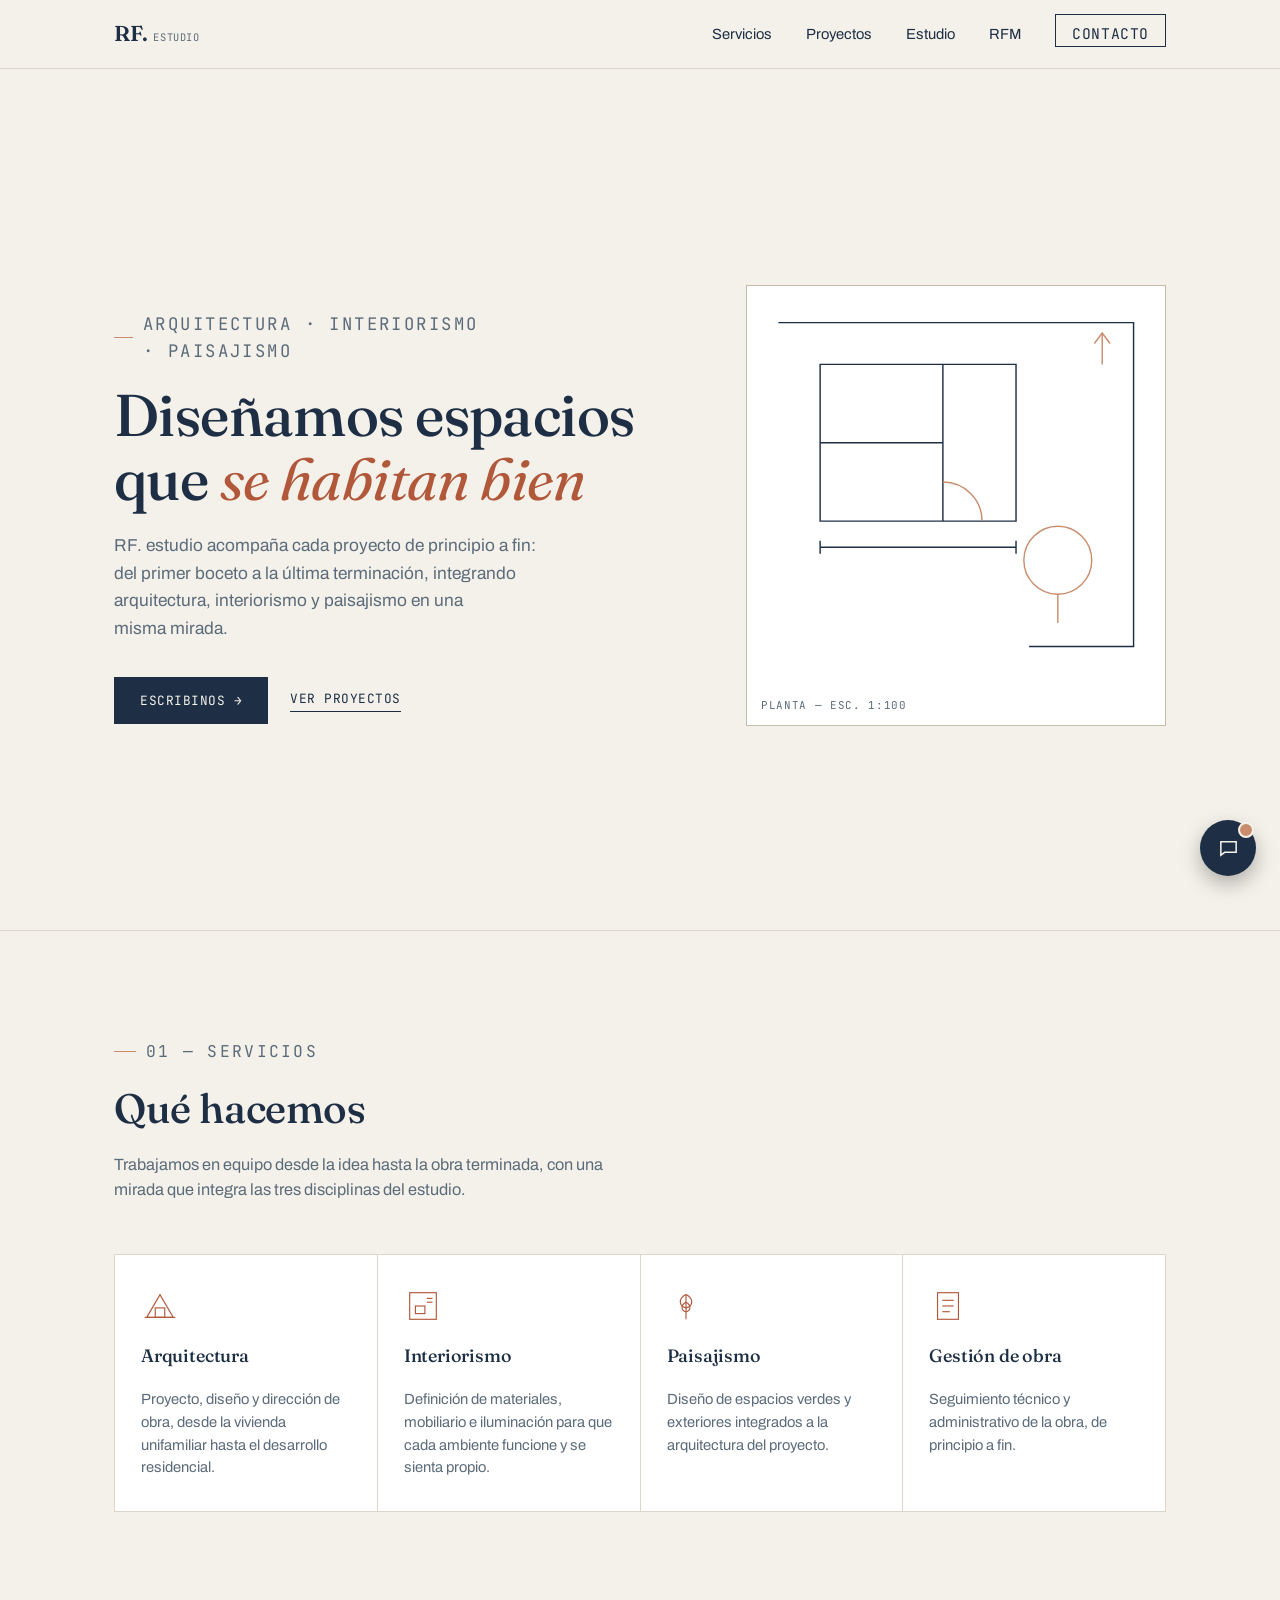
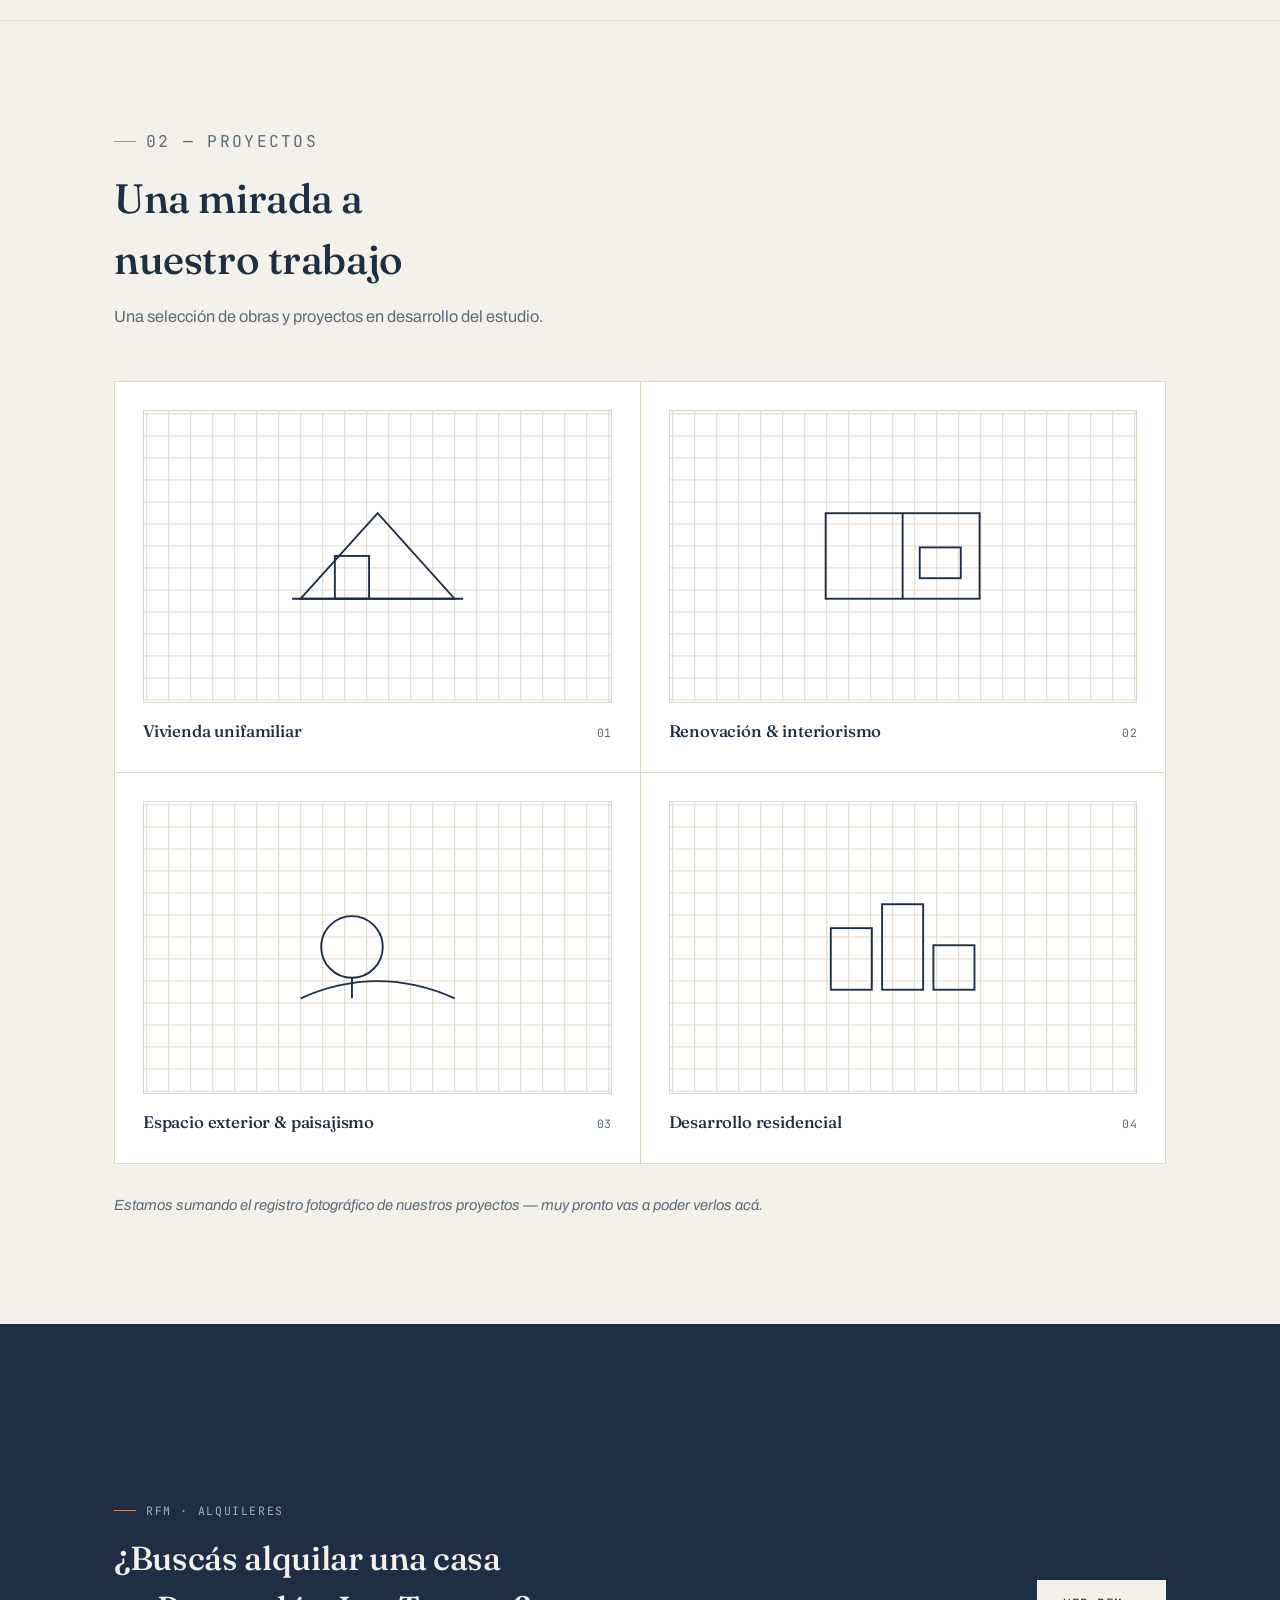
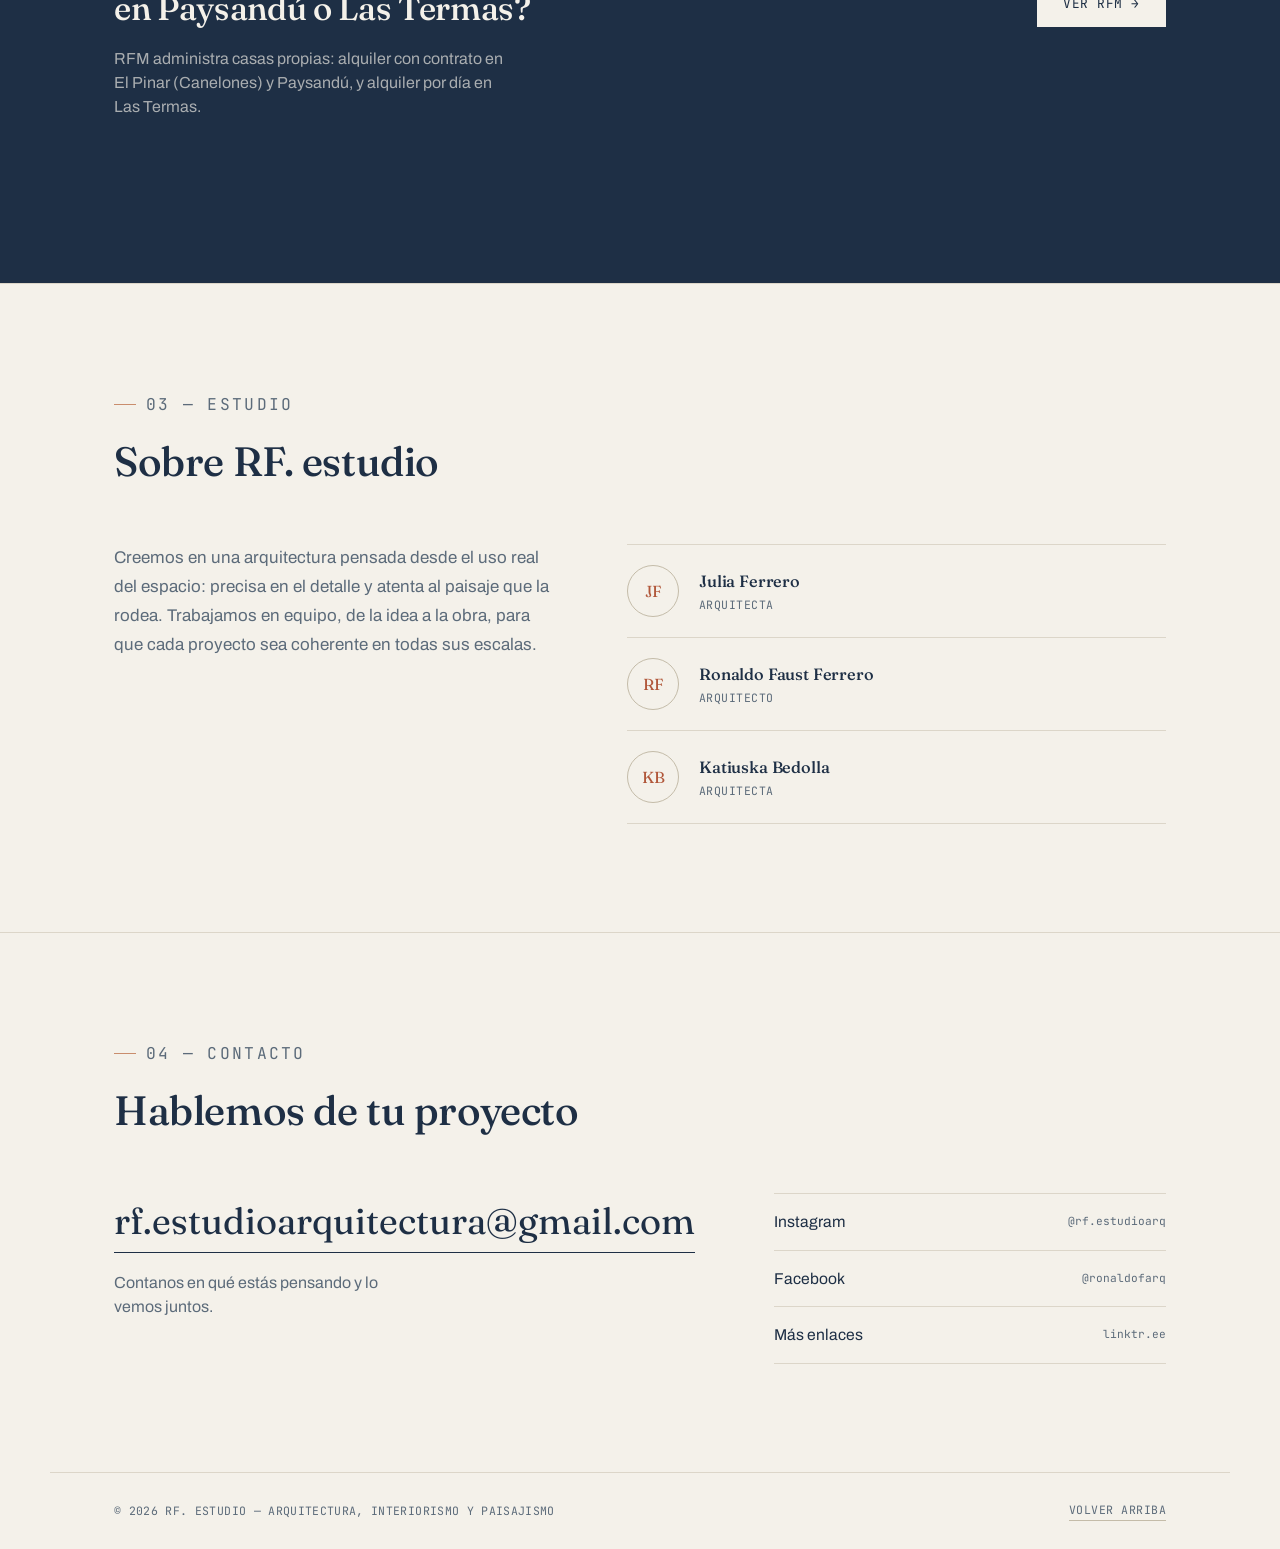
==== index.html @ a76d4f12 "Sitio RF. estudio y RFM: landing, alquileres, mapas y chat de FAQ" ====
<!DOCTYPE html>
<html lang="es">
<head>
<meta charset="UTF-8" />
<meta name="viewport" content="width=device-width, initial-scale=1.0" />
<title>RF. estudio — Arquitectura, interiorismo y paisajismo</title>
<meta name="description" content="RF. estudio: arquitectura, interiorismo y paisajismo. Proyecto, diseño y dirección de obra de principio a fin." />
<link rel="preconnect" href="https://fonts.googleapis.com">
<link rel="preconnect" href="https://fonts.gstatic.com" crossorigin>
<link href="https://fonts.googleapis.com/css2?family=Fraunces:ital,opsz,wght@0,9..144,300;0,9..144,400;0,9..144,500;0,9..144,600;1,9..144,400;1,9..144,500&family=Archivo:wght@400;500;600;700&family=JetBrains+Mono:wght@400;500&display=swap" rel="stylesheet">
<link rel="stylesheet" href="css/style.css">
</head>
<body>

<header>
  <nav class="nav wrap">
    <a href="#inicio" class="logo">RF.<span>ESTUDIO</span></a>
    <input type="checkbox" id="nav-toggle" aria-hidden="true">
    <ul class="nav-links">
      <li><a href="#servicios">Servicios</a></li>
      <li><a href="#proyectos">Proyectos</a></li>
      <li><a href="#estudio">Estudio</a></li>
      <li><a href="rfm.html">RFM</a></li>
      <li><a href="#contacto" class="nav-cta">Contacto</a></li>
    </ul>
    <label class="burger" for="nav-toggle" aria-label="Abrir menú">
      <span></span><span></span><span></span>
    </label>
  </nav>
</header>

<main>

  <!-- ---------- HERO ---------- -->
  <section id="inicio" style="border-top:none;">
    <div class="wrap hero">
      <div>
        <p class="eyebrow">ARQUITECTURA · INTERIORISMO · PAISAJISMO</p>
        <h1>Diseñamos espacios que <em>se habitan bien</em></h1>
        <p>RF. estudio acompaña cada proyecto de principio a fin: del primer boceto a la última terminación, integrando arquitectura, interiorismo y paisajismo en una misma mirada.</p>
        <div class="hero-actions">
          <a class="btn-primary" href="mailto:rf.estudioarquitectura@gmail.com">Escribinos →</a>
          <a class="btn-ghost" href="#proyectos">Ver proyectos</a>
        </div>
      </div>

      <div class="hero-figure">
        <svg viewBox="0 0 320 336" fill="none">
          <!-- site boundary -->
          <rect class="plan-line" x="24" y="28" width="272" height="248" />
          <!-- building footprint -->
          <rect class="plan-line delay" x="56" y="60" width="150" height="120" />
          <!-- interior partition -->
          <line class="plan-line delay" x1="56" y1="120" x2="150" y2="120" />
          <line class="plan-line delay" x1="150" y1="60" x2="150" y2="180" />
          <!-- door swing -->
          <path class="plan-line delay2 soft" d="M150 150 A30 30 0 0 1 180 180" />
          <!-- tree -->
          <circle class="plan-line delay2 soft" cx="238" cy="210" r="26" />
          <line class="plan-line delay2 soft" x1="238" y1="236" x2="238" y2="258" />
          <!-- dimension line -->
          <line class="plan-line delay2" x1="56" y1="200" x2="206" y2="200" />
          <line class="plan-line delay2" x1="56" y1="195" x2="56" y2="205" />
          <line class="plan-line delay2" x1="206" y1="195" x2="206" y2="205" />
          <!-- north arrow -->
          <line class="plan-line delay2 soft" x1="272" y1="60" x2="272" y2="36" />
          <path class="plan-line delay2 soft" d="M266 44 L272 36 L278 44" />
        </svg>
        <span class="tag">PLANTA — ESC. 1:100</span>
      </div>
    </div>
  </section>

  <!-- ---------- SERVICIOS ---------- -->
  <section id="servicios">
    <div class="wrap">
      <div class="section-head reveal">
        <p class="eyebrow">01 — SERVICIOS</p>
        <h2>Qué hacemos</h2>
        <p>Trabajamos en equipo desde la idea hasta la obra terminada, con una mirada que integra las tres disciplinas del estudio.</p>
      </div>

      <div class="services-grid">
        <div class="service-card reveal">
          <svg class="icon" viewBox="0 0 40 40"><path d="M6 32 L20 8 L34 32 Z"/><rect x="15" y="22" width="10" height="10"/><line x1="4" y1="32" x2="36" y2="32"/></svg>
          <h3>Arquitectura</h3>
          <p>Proyecto, diseño y dirección de obra, desde la vivienda unifamiliar hasta el desarrollo residencial.</p>
        </div>
        <div class="service-card reveal">
          <svg class="icon" viewBox="0 0 40 40"><rect x="6" y="6" width="28" height="28"/><rect x="12" y="20" width="10" height="8"/><line x1="24" y1="12" x2="30" y2="12"/><line x1="24" y1="16" x2="30" y2="16"/></svg>
          <h3>Interiorismo</h3>
          <p>Definición de materiales, mobiliario e iluminación para que cada ambiente funcione y se sienta propio.</p>
        </div>
        <div class="service-card reveal">
          <svg class="icon" viewBox="0 0 40 40"><line x1="20" y1="8" x2="20" y2="34"/><path d="M20 8 C12 12 12 20 20 22 C28 20 28 12 20 8 Z"/><path d="M20 16 C14 19 15 25 20 26 C25 25 26 19 20 16 Z"/></svg>
          <h3>Paisajismo</h3>
          <p>Diseño de espacios verdes y exteriores integrados a la arquitectura del proyecto.</p>
        </div>
        <div class="service-card reveal">
          <svg class="icon" viewBox="0 0 40 40"><rect x="9" y="6" width="22" height="28"/><line x1="14" y1="14" x2="26" y2="14"/><line x1="14" y1="20" x2="26" y2="20"/><line x1="14" y1="26" x2="22" y2="26"/></svg>
          <h3>Gestión de obra</h3>
          <p>Seguimiento técnico y administrativo de la obra, de principio a fin.</p>
        </div>
      </div>
    </div>
  </section>

  <!-- ---------- PROYECTOS ---------- -->
  <section id="proyectos">
    <div class="wrap">
      <div class="section-head reveal">
        <p class="eyebrow">02 — PROYECTOS</p>
        <h2>Una mirada a nuestro trabajo</h2>
        <p>Una selección de obras y proyectos en desarrollo del estudio.</p>
      </div>

      <div class="projects-grid">
        <div class="project-card reveal">
          <div class="project-figure">
            <svg viewBox="0 0 120 90"><path d="M15 70 L60 20 L105 70 Z"/><rect x="35" y="45" width="20" height="25"/><line x1="10" y1="70" x2="110" y2="70"/></svg>
          </div>
          <div class="project-meta"><h3>Vivienda unifamiliar</h3><span>01</span></div>
        </div>
        <div class="project-card reveal">
          <div class="project-figure">
            <svg viewBox="0 0 120 90"><rect x="15" y="20" width="90" height="50"/><line x1="60" y1="20" x2="60" y2="70"/><rect x="70" y="40" width="24" height="18"/></svg>
          </div>
          <div class="project-meta"><h3>Renovación &amp; interiorismo</h3><span>02</span></div>
        </div>
        <div class="project-card reveal">
          <div class="project-figure">
            <svg viewBox="0 0 120 90"><circle cx="45" cy="45" r="18"/><line x1="45" y1="63" x2="45" y2="75"/><path d="M15 75 Q60 55 105 75"/></svg>
          </div>
          <div class="project-meta"><h3>Espacio exterior &amp; paisajismo</h3><span>03</span></div>
        </div>
        <div class="project-card reveal">
          <div class="project-figure">
            <svg viewBox="0 0 120 90"><rect x="18" y="34" width="24" height="36"/><rect x="48" y="20" width="24" height="50"/><rect x="78" y="44" width="24" height="26"/></svg>
          </div>
          <div class="project-meta"><h3>Desarrollo residencial</h3><span>04</span></div>
        </div>
      </div>
      <p class="projects-note reveal">Estamos sumando el registro fotográfico de nuestros proyectos — muy pronto vas a poder verlos acá.</p>
    </div>
  </section>

  <!-- ---------- DESARROLLOS (bridge) ---------- -->
  <section id="rfm-bridge" class="bridge-band">
    <div class="wrap bridge-inner">
      <div>
        <p class="eyebrow">RFM · ALQUILERES</p>
        <h2>¿Buscás alquilar una casa en Paysandú o Las Termas?</h2>
        <p>RFM administra casas propias: alquiler con contrato en El Pinar (Canelones) y Paysandú, y alquiler por día en Las Termas.</p>
      </div>
      <a class="btn-primary bridge-btn" href="rfm.html">Ver RFM →</a>
    </div>
  </section>

  <!-- ---------- ESTUDIO ---------- -->
  <section id="estudio">
    <div class="wrap">
      <div class="section-head reveal">
        <p class="eyebrow">03 — ESTUDIO</p>
        <h2>Sobre RF. estudio</h2>
      </div>

      <div class="studio-body">
        <p class="reveal">Creemos en una arquitectura pensada desde el uso real del espacio: precisa en el detalle y atenta al paisaje que la rodea. Trabajamos en equipo, de la idea a la obra, para que cada proyecto sea coherente en todas sus escalas.</p>

        <div class="team-list reveal">
          <div class="team-row">
            <div class="monogram">JF</div>
            <div><h3>Julia Ferrero</h3><span class="role">Arquitecta</span></div>
          </div>
          <div class="team-row">
            <div class="monogram">RF</div>
            <div><h3>Ronaldo Faust Ferrero</h3><span class="role">Arquitecto</span></div>
          </div>
          <div class="team-row">
            <div class="monogram">KB</div>
            <div><h3>Katiuska Bedolla</h3><span class="role">Arquitecta</span></div>
          </div>
        </div>
      </div>
    </div>
  </section>

  <!-- ---------- CONTACTO ---------- -->
  <section id="contacto">
    <div class="wrap">
      <div class="section-head reveal">
        <p class="eyebrow">04 — CONTACTO</p>
        <h2>Hablemos de tu proyecto</h2>
      </div>

      <div class="contact-grid">
        <div class="reveal">
          <a class="contact-email" href="mailto:rf.estudioarquitectura@gmail.com">rf.estudioarquitectura@gmail.com</a>
          <p>Contanos en qué estás pensando y lo vemos juntos.</p>
        </div>

        <div class="social-list reveal">
          <a href="https://www.instagram.com/rf.estudioarq/" target="_blank" rel="noopener">
            <span>Instagram</span><span>@rf.estudioarq</span>
          </a>
          <a href="https://facebook.com/ronaldofarq" target="_blank" rel="noopener">
            <span>Facebook</span><span>@ronaldofarq</span>
          </a>
          <a href="https://linktr.ee/RF.estudio" target="_blank" rel="noopener">
            <span>Más enlaces</span><span>linktr.ee</span>
          </a>
        </div>
      </div>
    </div>
  </section>

</main>

<footer class="wrap">
  <p>© 2026 RF. ESTUDIO — ARQUITECTURA, INTERIORISMO Y PAISAJISMO</p>
  <a class="back-top" href="#inicio">Volver arriba</a>
</footer>

<button id="chat-toggle" class="chat-toggle" type="button" aria-label="Abrir chat de preguntas frecuentes">
  <svg viewBox="0 0 24 24"><path d="M4 5h16v11H8l-4 3z"/></svg>
</button>
<div id="chat-panel" class="chat-panel" role="dialog" aria-label="Chat de preguntas frecuentes">
  <div class="chat-header">
    <div class="chat-header-id">
      <div class="chat-avatar">RF</div>
      <strong>¿En qué te ayudamos?</strong>
    </div>
    <button id="chat-close" class="chat-close" type="button" aria-label="Cerrar chat">✕</button>
  </div>
  <div id="chat-body" class="chat-body">
    <div class="chat-row bot">
      <div class="chat-avatar-sm">RF</div>
      <div class="chat-bubble bot">Elegí una pregunta de abajo y te respondo al toque.</div>
    </div>
  </div>
  <div id="chat-questions" class="chat-questions"></div>
  <div class="chat-footer">
    <a href="mailto:rf.estudioarquitectura@gmail.com">¿Otra consulta? Escribinos por mail →</a>
  </div>
</div>

<script>
  window.CHAT_FAQ = [
    { q: '¿Qué servicios ofrecen?', a: 'Arquitectura, interiorismo, paisajismo y gestión de obra — desde el proyecto hasta la obra terminada.' },
    { q: '¿Cómo los contacto?', a: 'Escribinos a rf.estudioarquitectura@gmail.com o por Instagram @rf.estudioarq.' },
    { q: '¿Puedo ver proyectos anteriores?', a: 'Sí, mirá la sección Proyectos más arriba en esta página.' },
    { q: '¿Hacen desarrollos para alquilar o invertir?', a: 'Sí, esa parte la maneja RFM — mirá el link RFM en el menú.' }
  ];
</script>
<script src="js/script.js"></script>
<script src="js/chat.js"></script>

</body>
</html>
---- css/style.css ----
:root{
  --bg:        #f4f1ea;
  --surface:   #ffffff;
  --ink:       #1e2f45;
  --ink-soft:  #5c6b7a;
  --accent:    #b1573a;
  --accent-soft: #c98d6d;
  --line:      #dcd6c9;
  --line-strong: #c4bca9;

  --font-display: "Fraunces", Georgia, "Times New Roman", serif;
  --font-body: "Archivo", "Segoe UI", system-ui, -apple-system, sans-serif;
  --font-mono: "JetBrains Mono", "Consolas", monospace;

  --edge: clamp(20px, 5vw, 64px);
}

*{ margin:0; padding:0; box-sizing:border-box; }

html{ scroll-behavior:smooth; }
@media (prefers-reduced-motion: reduce){
  html{ scroll-behavior:auto; }
  *{ animation-duration:0.001ms !important; animation-iteration-count:1 !important; transition-duration:0.001ms !important; }
}

body{
  background:var(--bg);
  color:var(--ink);
  font-family:var(--font-body);
  line-height:1.5;
  -webkit-font-smoothing:antialiased;
  overflow-x:hidden;
}

img,svg{ display:block; max-width:100%; }

a{ color:inherit; }

.wrap{
  max-width:1180px;
  margin:0 auto;
  padding-left:var(--edge);
  padding-right:var(--edge);
}

.eyebrow{
  font-family:var(--font-mono);
  font-size:0.72rem;
  letter-spacing:0.14em;
  text-transform:uppercase;
  color:var(--ink-soft);
  display:flex;
  align-items:center;
  gap:10px;
}
.eyebrow::before{
  content:"";
  width:22px;
  height:1px;
  background:var(--accent-soft);
  display:inline-block;
}

h1,h2,h3{
  font-family:var(--font-display);
  font-weight:500;
  letter-spacing:-0.01em;
  text-wrap:balance;
  color:var(--ink);
}

p{ color:var(--ink-soft); text-wrap:pretty; }

/* ---------- nav ---------- */
header{
  position:sticky;
  top:0;
  z-index:50;
  background:color-mix(in srgb, var(--bg) 88%, transparent);
  backdrop-filter:blur(8px);
  border-bottom:1px solid var(--line);
}
.nav{
  display:flex;
  align-items:center;
  justify-content:space-between;
  padding-top:18px;
  padding-bottom:18px;
}
.logo{
  font-family:var(--font-display);
  font-size:1.35rem;
  font-weight:600;
  letter-spacing:-0.01em;
  text-decoration:none;
  display:flex;
  align-items:baseline;
  gap:6px;
}
.logo span{
  font-family:var(--font-mono);
  font-size:0.65rem;
  color:var(--ink-soft);
  font-weight:400;
  letter-spacing:0.06em;
}
.nav-links{
  display:flex;
  align-items:center;
  gap:clamp(18px, 3vw, 34px);
  list-style:none;
}
.nav-links a{
  text-decoration:none;
  font-size:0.92rem;
  color:var(--ink);
  position:relative;
  padding-bottom:3px;
}
.nav-links a::after{
  content:"";
  position:absolute;
  left:0; right:100%;
  bottom:0;
  height:1px;
  background:var(--accent);
  transition:right 0.25s ease;
}
.nav-links a:hover::after,
.nav-links a:focus-visible::after{ right:0; }
.nav-cta{
  font-family:var(--font-mono);
  font-size:0.75rem;
  letter-spacing:0.04em;
  text-transform:uppercase;
  border:1px solid var(--ink);
  padding:9px 16px;
  text-decoration:none;
  transition:background 0.2s ease, color 0.2s ease;
}
.nav-cta:hover{ background:var(--ink); color:var(--bg); }

#nav-toggle{ display:none; }
.burger{ display:none; }

/* ---------- hero ---------- */
.hero{
  padding-top:clamp(56px, 9vw, 108px);
  padding-bottom:clamp(56px, 8vw, 96px);
  display:grid;
  grid-template-columns:1.15fr 0.85fr;
  gap:clamp(32px, 5vw, 64px);
  align-items:center;
}
.hero h1{
  font-size:clamp(2.3rem, 4.6vw, 3.7rem);
  line-height:1.08;
  margin-top:18px;
}
.hero h1 em{
  font-style:italic;
  color:var(--accent);
  font-weight:400;
}
.hero p{
  margin-top:22px;
  font-size:1.08rem;
  max-width:46ch;
  line-height:1.6;
}
.hero-actions{
  margin-top:34px;
  display:flex;
  align-items:center;
  gap:22px;
  flex-wrap:wrap;
}
.btn-primary{
  font-family:var(--font-mono);
  font-size:0.8rem;
  letter-spacing:0.04em;
  text-transform:uppercase;
  text-decoration:none;
  background:var(--ink);
  color:var(--bg);
  padding:14px 26px;
  display:inline-flex;
  align-items:center;
  gap:10px;
  transition:background 0.2s ease, transform 0.2s ease;
}
.btn-primary:hover{ background:var(--accent); transform:translateY(-1px); }
.btn-ghost{
  font-family:var(--font-mono);
  font-size:0.8rem;
  letter-spacing:0.04em;
  text-transform:uppercase;
  text-decoration:none;
  color:var(--ink);
  border-bottom:1px solid var(--ink);
  padding-bottom:3px;
}

.hero-figure{
  position:relative;
  aspect-ratio:1/1.05;
  border:1px solid var(--line-strong);
  background:var(--surface);
}
.hero-figure svg{ width:100%; height:100%; }
.hero-figure .tag{
  position:absolute;
  left:14px; bottom:12px;
  font-family:var(--font-mono);
  font-size:0.68rem;
  color:var(--ink-soft);
  letter-spacing:0.06em;
}

.plan-line{
  stroke:var(--ink);
  stroke-width:1.1;
  fill:none;
  stroke-dasharray:600;
  stroke-dashoffset:600;
  animation:draw 1.8s ease forwards;
}
.plan-line.soft{ stroke:var(--accent-soft); }
.plan-line.delay{ animation-delay:0.35s; }
.plan-line.delay2{ animation-delay:0.65s; }
@keyframes draw{ to{ stroke-dashoffset:0; } }
@media (prefers-reduced-motion: reduce){
  .plan-line{ stroke-dashoffset:0; animation:none; }
}

/* ---------- sections ---------- */
section{ padding-top:clamp(64px, 9vw, 108px); padding-bottom:clamp(64px, 9vw, 108px); border-top:1px solid var(--line); }
.section-head{ display:flex; flex-direction:column; gap:14px; max-width:60ch; }
.section-head h2{ font-size:clamp(1.9rem, 3.2vw, 2.6rem); }
.section-head p{ font-size:1.02rem; }

.reveal{ opacity:0; transform:translateY(16px); transition:opacity 0.6s ease, transform 0.6s ease; }
.reveal.in{ opacity:1; transform:none; }

/* ---------- servicios ---------- */
.services-grid{
  margin-top:52px;
  display:grid;
  grid-template-columns:repeat(4, 1fr);
  gap:1px;
  background:var(--line);
  border:1px solid var(--line);
}
.service-card{
  background:var(--surface);
  padding:32px 26px;
  display:flex;
  flex-direction:column;
  gap:18px;
}
.service-card .icon{ width:38px; height:38px; }
.service-card .icon path,
.service-card .icon line,
.service-card .icon circle,
.service-card .icon rect{
  stroke:var(--accent);
  stroke-width:1.2;
  fill:none;
}
.service-card h3{ font-size:1.12rem; font-weight:500; }
.service-card p{ font-size:0.92rem; line-height:1.55; }

/* ---------- proyectos ---------- */
.projects-grid{
  margin-top:52px;
  display:grid;
  grid-template-columns:repeat(2, 1fr);
  gap:1px;
  background:var(--line);
  border:1px solid var(--line);
}
.project-card{
  background:var(--surface);
  padding:28px;
}
.project-figure{
  aspect-ratio:16/10;
  border:1px solid var(--line);
  display:flex;
  align-items:center;
  justify-content:center;
  background:
    linear-gradient(var(--line) 1px, transparent 1px),
    linear-gradient(90deg, var(--line) 1px, transparent 1px);
  background-size:22px 22px;
  background-position:center;
}
.project-figure svg{ width:44%; }
.project-figure svg path, .project-figure svg line, .project-figure svg circle, .project-figure svg rect{
  stroke:var(--ink);
  stroke-width:1.1;
  fill:none;
}
.project-meta{
  margin-top:16px;
  display:flex;
  align-items:baseline;
  justify-content:space-between;
  gap:12px;
}
.project-meta h3{ font-size:1.05rem; font-weight:500; }
.project-meta span{
  font-family:var(--font-mono);
  font-size:0.72rem;
  color:var(--ink-soft);
  letter-spacing:0.04em;
}
.projects-note{
  margin-top:30px;
  font-size:0.92rem;
  font-style:italic;
  color:var(--ink-soft);
}

/* ---------- bridge band (cross-link a otra página) ---------- */
.bridge-band{
  border-top:none;
  background:var(--ink);
}
.bridge-inner{
  padding-top:56px;
  padding-bottom:56px;
  display:flex;
  align-items:center;
  justify-content:space-between;
  gap:40px;
  flex-wrap:wrap;
}
.bridge-band .eyebrow{ color:var(--accent-soft); }
.bridge-band .eyebrow::before{ background:var(--accent-soft); }
.bridge-band h2{
  color:var(--bg);
  font-size:clamp(1.5rem, 2.6vw, 2.1rem);
  max-width:22ch;
  margin-top:14px;
}
.bridge-band > .wrap > div > p{
  color:color-mix(in srgb, var(--bg) 65%, transparent);
  margin-top:14px;
  max-width:44ch;
}
.bridge-btn{
  background:var(--bg);
  color:var(--ink);
  flex-shrink:0;
}
.bridge-btn:hover{ background:var(--accent-soft); color:var(--ink); }

/* ---------- casas: mapa ---------- */
.map-grid{
  margin-top:40px;
  display:grid;
  grid-template-columns:repeat(3, 1fr);
  gap:24px;
}
.map-cell-title{
  font-size:0.95rem;
  font-weight:500;
  margin-bottom:10px;
}
.map-frame{
  height:280px;
  border:1px solid var(--line);
  background:var(--surface);
  filter:grayscale(0.2) contrast(1.05) brightness(1.02);
}
.map-legend{
  margin-top:16px;
  display:flex;
  gap:24px;
  flex-wrap:wrap;
}
.map-legend span{
  display:inline-flex;
  align-items:center;
  gap:8px;
  font-family:var(--font-mono);
  font-size:0.72rem;
  letter-spacing:0.04em;
  text-transform:uppercase;
  color:var(--ink-soft);
}
.map-legend i{
  width:9px;
  height:9px;
  border-radius:50%;
  display:inline-block;
}
.rfm-pin span{
  display:block;
  width:14px;
  height:14px;
  border-radius:50%;
  border:2px solid #fff;
  box-shadow:0 1px 4px rgba(0,0,0,0.4);
}
.leaflet-popup-content{
  font-family:var(--font-body);
  font-size:0.85rem;
  color:var(--ink);
}
.leaflet-popup-content strong{
  font-family:var(--font-display);
  font-size:0.95rem;
}
.pin-popup{ width:170px; }
.pin-popup img,
.pin-photo-empty{
  width:100%;
  height:100px;
  margin-bottom:8px;
  border:1px solid var(--line);
}
.pin-popup img{ object-fit:cover; display:block; }
.pin-photo-empty{
  display:flex;
  align-items:center;
  justify-content:center;
  background:var(--bg);
  font-family:var(--font-mono);
  font-size:0.62rem;
  text-transform:uppercase;
  letter-spacing:0.04em;
  color:var(--ink-soft);
  text-align:center;
}

/* ---------- casas: grupos por ubicación ---------- */
.dev-group{ margin-top:52px; }
.dev-group-head{
  display:flex;
  align-items:baseline;
  justify-content:space-between;
  gap:16px;
  padding-bottom:14px;
  margin-bottom:24px;
  border-bottom:1px solid var(--line);
}
.dev-group-head h3{ font-size:1.3rem; font-weight:500; }
.dev-group-tag{
  font-family:var(--font-mono);
  font-size:0.72rem;
  letter-spacing:0.04em;
  text-transform:uppercase;
  color:var(--ink-soft);
  white-space:nowrap;
}

.dev-summary{
  margin-top:52px;
  display:flex;
  align-items:center;
  justify-content:space-between;
  gap:24px;
  flex-wrap:wrap;
  padding:30px 32px;
  background:var(--surface);
  border:1px solid var(--line);
}
.dev-summary h3{ font-size:1.1rem; font-weight:500; }
.dev-summary p{ margin-top:6px; font-size:0.92rem; max-width:44ch; }

/* ---------- casas: grid de tarjetas ---------- */
.dev-grid{
  display:grid;
  grid-template-columns:repeat(4, 1fr);
  gap:1px;
  background:var(--line);
  border:1px solid var(--line);
}
.dev-card{
  background:var(--surface);
  padding:26px 24px;
  display:flex;
  flex-direction:column;
  gap:12px;
}
.dev-card h3{ font-size:1.05rem; font-weight:500; }
.dev-location{ font-size:0.88rem; color:var(--ink-soft); }
.dev-specs{
  list-style:none;
  display:flex;
  flex-direction:column;
  gap:6px;
  font-family:var(--font-mono);
  font-size:0.75rem;
  color:var(--ink-soft);
  padding:12px 0;
  border-top:1px solid var(--line);
  border-bottom:1px solid var(--line);
}
.dev-card p{ font-size:0.92rem; line-height:1.55; }
.dev-card .btn-ghost{ align-self:flex-start; margin-top:2px; }

/* ---------- desarrollos: por qué RF. (features) ---------- */
.features-grid{
  margin-top:52px;
  display:grid;
  grid-template-columns:repeat(3, 1fr);
  gap:1px;
  background:var(--line);
  border:1px solid var(--line);
}

/* ---------- nav: volver al estudio ---------- */
.nav-back{
  font-family:var(--font-mono) !important;
  font-size:0.75rem !important;
  letter-spacing:0.04em;
  color:var(--ink-soft) !important;
}

/* ---------- estudio ---------- */
.studio-body{
  margin-top:52px;
  display:grid;
  grid-template-columns:0.9fr 1.1fr;
  gap:clamp(32px, 6vw, 72px);
  align-items:start;
}
.studio-body > p{ font-size:1.06rem; line-height:1.7; max-width:44ch; }

.team-list{
  display:flex;
  flex-direction:column;
  gap:0;
}
.team-row{
  display:flex;
  align-items:center;
  gap:20px;
  padding:20px 0;
  border-top:1px solid var(--line);
}
.team-row:last-child{ border-bottom:1px solid var(--line); }
.monogram{
  width:52px; height:52px;
  border:1px solid var(--line-strong);
  border-radius:50%;
  display:flex;
  align-items:center;
  justify-content:center;
  font-family:var(--font-display);
  font-size:1rem;
  color:var(--accent);
  flex-shrink:0;
}
.team-row h3{ font-size:1.02rem; font-weight:500; }
.team-row .role{
  font-family:var(--font-mono);
  font-size:0.72rem;
  letter-spacing:0.04em;
  text-transform:uppercase;
  color:var(--ink-soft);
  margin-top:3px;
  display:block;
}

/* ---------- contacto ---------- */
.contact-grid{
  margin-top:52px;
  display:grid;
  grid-template-columns:1.2fr 0.8fr;
  gap:clamp(32px, 6vw, 72px);
  align-items:start;
}
.contact-email{
  font-family:var(--font-display);
  font-size:clamp(1.6rem, 3.4vw, 2.3rem);
  text-decoration:none;
  color:var(--ink);
  display:inline-block;
  border-bottom:1px solid var(--ink);
  padding-bottom:4px;
  transition:color 0.2s ease, border-color 0.2s ease;
}
.contact-email:hover{ color:var(--accent); border-color:var(--accent); }
.contact-grid > div > p{ margin-top:18px; font-size:1rem; max-width:40ch; }

.social-list{
  display:flex;
  flex-direction:column;
  gap:0;
}
.social-list a{
  display:flex;
  align-items:center;
  justify-content:space-between;
  text-decoration:none;
  padding:16px 0;
  border-top:1px solid var(--line);
  font-size:0.98rem;
  color:var(--ink);
  transition:padding-left 0.2s ease, color 0.2s ease;
}
.social-list a:last-child{ border-bottom:1px solid var(--line); }
.social-list a span:last-child{
  font-family:var(--font-mono);
  font-size:0.7rem;
  color:var(--ink-soft);
}
.social-list a:hover{ padding-left:8px; color:var(--accent); }

/* ---------- footer ---------- */
footer{
  border-top:1px solid var(--line);
  padding-top:28px;
  padding-bottom:28px;
  display:flex;
  align-items:center;
  justify-content:space-between;
  gap:16px;
  flex-wrap:wrap;
}
footer p{
  font-family:var(--font-mono);
  font-size:0.72rem;
  letter-spacing:0.03em;
  color:var(--ink-soft);
}
.back-top{
  font-family:var(--font-mono);
  font-size:0.72rem;
  text-transform:uppercase;
  letter-spacing:0.04em;
  text-decoration:none;
  color:var(--ink-soft);
  border-bottom:1px solid var(--line-strong);
  padding-bottom:2px;
}

/* ---------- chat de preguntas frecuentes ---------- */
.chat-toggle{
  position:fixed;
  right:24px;
  bottom:24px;
  width:56px;
  height:56px;
  border-radius:50%;
  border:none;
  background:var(--ink);
  color:var(--bg);
  display:flex;
  align-items:center;
  justify-content:center;
  cursor:pointer;
  box-shadow:0 8px 20px rgba(0,0,0,0.28);
  z-index:80;
  transition:background 0.2s ease, transform 0.2s ease;
}
.chat-toggle:hover{ background:var(--accent); transform:translateY(-2px); }
.chat-toggle svg{ width:23px; height:23px; stroke:currentColor; stroke-width:1.6; fill:none; }
.chat-toggle::after{
  content:"";
  position:absolute;
  top:2px;
  right:2px;
  width:12px;
  height:12px;
  border-radius:50%;
  background:var(--accent-soft);
  border:2px solid var(--bg);
}
.chat-toggle.seen::after{ display:none; }

.chat-panel{
  position:fixed;
  right:24px;
  bottom:92px;
  width:320px;
  max-width:calc(100vw - 48px);
  max-height:min(560px, calc(100vh - 140px));
  background:var(--surface);
  border:1px solid var(--line);
  border-radius:16px;
  overflow:hidden;
  box-shadow:0 24px 60px rgba(0,0,0,0.22);
  display:flex;
  flex-direction:column;
  z-index:80;
  opacity:0;
  transform:translateY(14px) scale(0.98);
  pointer-events:none;
  transition:opacity 0.22s ease, transform 0.22s ease;
}
.chat-panel.open{ opacity:1; transform:none; pointer-events:auto; }

.chat-header{
  display:flex;
  align-items:center;
  justify-content:space-between;
  gap:12px;
  padding:14px 16px;
  background:var(--ink);
  color:var(--bg);
}
.chat-header-id{ display:flex; align-items:center; gap:10px; }
.chat-header strong{ font-family:var(--font-display); font-size:1rem; font-weight:500; }
.chat-avatar{
  width:32px;
  height:32px;
  border-radius:50%;
  background:var(--accent);
  color:#fff;
  display:flex;
  align-items:center;
  justify-content:center;
  font-family:var(--font-display);
  font-size:0.8rem;
  flex-shrink:0;
}
.chat-close{
  background:none;
  border:none;
  color:var(--bg);
  cursor:pointer;
  font-size:1rem;
  line-height:1;
  width:26px;
  height:26px;
  border-radius:50%;
  display:flex;
  align-items:center;
  justify-content:center;
  transition:background 0.2s ease;
  flex-shrink:0;
}
.chat-close:hover{ background:rgba(255,255,255,0.15); }

.chat-body{
  flex:1;
  min-height:90px;
  overflow-y:auto;
  padding:18px 16px;
  display:flex;
  flex-direction:column;
  gap:12px;
  background:var(--bg);
}
.chat-row{ display:flex; align-items:flex-end; gap:8px; animation:chatIn 0.25s ease; }
.chat-row.user{ justify-content:flex-end; }
@keyframes chatIn{ from{ opacity:0; transform:translateY(6px); } to{ opacity:1; transform:none; } }

.chat-avatar-sm{
  width:22px;
  height:22px;
  border-radius:50%;
  background:var(--accent-soft);
  color:var(--ink);
  font-family:var(--font-display);
  font-size:0.62rem;
  display:flex;
  align-items:center;
  justify-content:center;
  flex-shrink:0;
}

.chat-bubble{
  max-width:78%;
  padding:10px 13px;
  font-size:0.85rem;
  line-height:1.5;
}
.chat-bubble.bot{
  background:var(--surface);
  border:1px solid var(--line);
  color:var(--ink);
  border-radius:3px 14px 14px 14px;
}
.chat-bubble.user{
  background:var(--ink);
  color:var(--bg);
  border-radius:14px 3px 14px 14px;
}

.chat-typing{
  background:var(--surface);
  border:1px solid var(--line);
  border-radius:3px 14px 14px 14px;
  padding:12px 14px;
  display:flex;
  gap:4px;
}
.chat-typing span{
  width:5px;
  height:5px;
  border-radius:50%;
  background:var(--ink-soft);
  opacity:0.5;
  animation:chatTyping 1.1s infinite ease-in-out;
}
.chat-typing span:nth-child(2){ animation-delay:0.15s; }
.chat-typing span:nth-child(3){ animation-delay:0.3s; }
@keyframes chatTyping{
  0%, 60%, 100%{ transform:translateY(0); opacity:0.5; }
  30%{ transform:translateY(-3px); opacity:1; }
}

.chat-questions{
  display:flex;
  flex-wrap:wrap;
  gap:8px;
  padding:16px;
  border-top:1px solid var(--line);
  background:var(--surface);
  max-height:190px;
  overflow-y:auto;
  flex-shrink:0;
}
.chat-q-btn{
  text-align:left;
  font-family:var(--font-body);
  font-size:0.78rem;
  padding:8px 14px;
  border-radius:999px;
  border:1px solid var(--line-strong);
  background:var(--surface);
  color:var(--ink);
  cursor:pointer;
  transition:border-color 0.2s ease, color 0.2s ease, background 0.2s ease;
}
.chat-q-btn:hover{ border-color:var(--accent); color:var(--accent); background:var(--bg); }

.chat-footer{ padding:12px 16px; border-top:1px solid var(--line); background:var(--surface); }
.chat-footer a{
  font-family:var(--font-mono);
  font-size:0.72rem;
  text-transform:uppercase;
  letter-spacing:0.04em;
  color:var(--ink-soft);
  text-decoration:none;
}
.chat-footer a:hover{ color:var(--accent); }

@media (max-width:480px){
  .chat-panel{ right:16px; bottom:84px; }
  .chat-toggle{ right:16px; bottom:16px; }
}

/* ---------- responsive ---------- */
@media (max-width:920px){
  .hero{ grid-template-columns:1fr; }
  .hero-figure{ order:-1; max-width:340px; margin:0 auto; }
  .services-grid{ grid-template-columns:repeat(2, 1fr); }
  .projects-grid{ grid-template-columns:1fr; }
  .studio-body{ grid-template-columns:1fr; }
  .contact-grid{ grid-template-columns:1fr; }
  .dev-grid{ grid-template-columns:1fr; }
  .features-grid{ grid-template-columns:1fr; }
  .bridge-inner{ flex-direction:column; align-items:flex-start; }
  .map-grid{ grid-template-columns:1fr; }
  .map-frame{ height:280px; }
}

@media (max-width:720px){
  .nav-links{
    position:fixed;
    top:60px; left:0; right:0;
    background:var(--bg);
    border-bottom:1px solid var(--line);
    flex-direction:column;
    align-items:flex-start;
    gap:0;
    padding:8px var(--edge) 18px;
    transform:translateY(-8px);
    opacity:0;
    pointer-events:none;
    transition:opacity 0.2s ease, transform 0.2s ease;
  }
  .nav-links li{ width:100%; padding:12px 0; border-bottom:1px solid var(--line); }
  .nav-links li:last-child{ border-bottom:none; padding-top:18px; }
  #nav-toggle:checked ~ .nav-links{
    opacity:1; transform:none; pointer-events:auto;
  }
  .burger{
    display:flex;
    flex-direction:column;
    gap:5px;
    cursor:pointer;
    width:24px;
  }
  .burger span{ height:1px; background:var(--ink); width:100%; }
}

@media (max-width:560px){
  .services-grid{ grid-template-columns:1fr; }
}
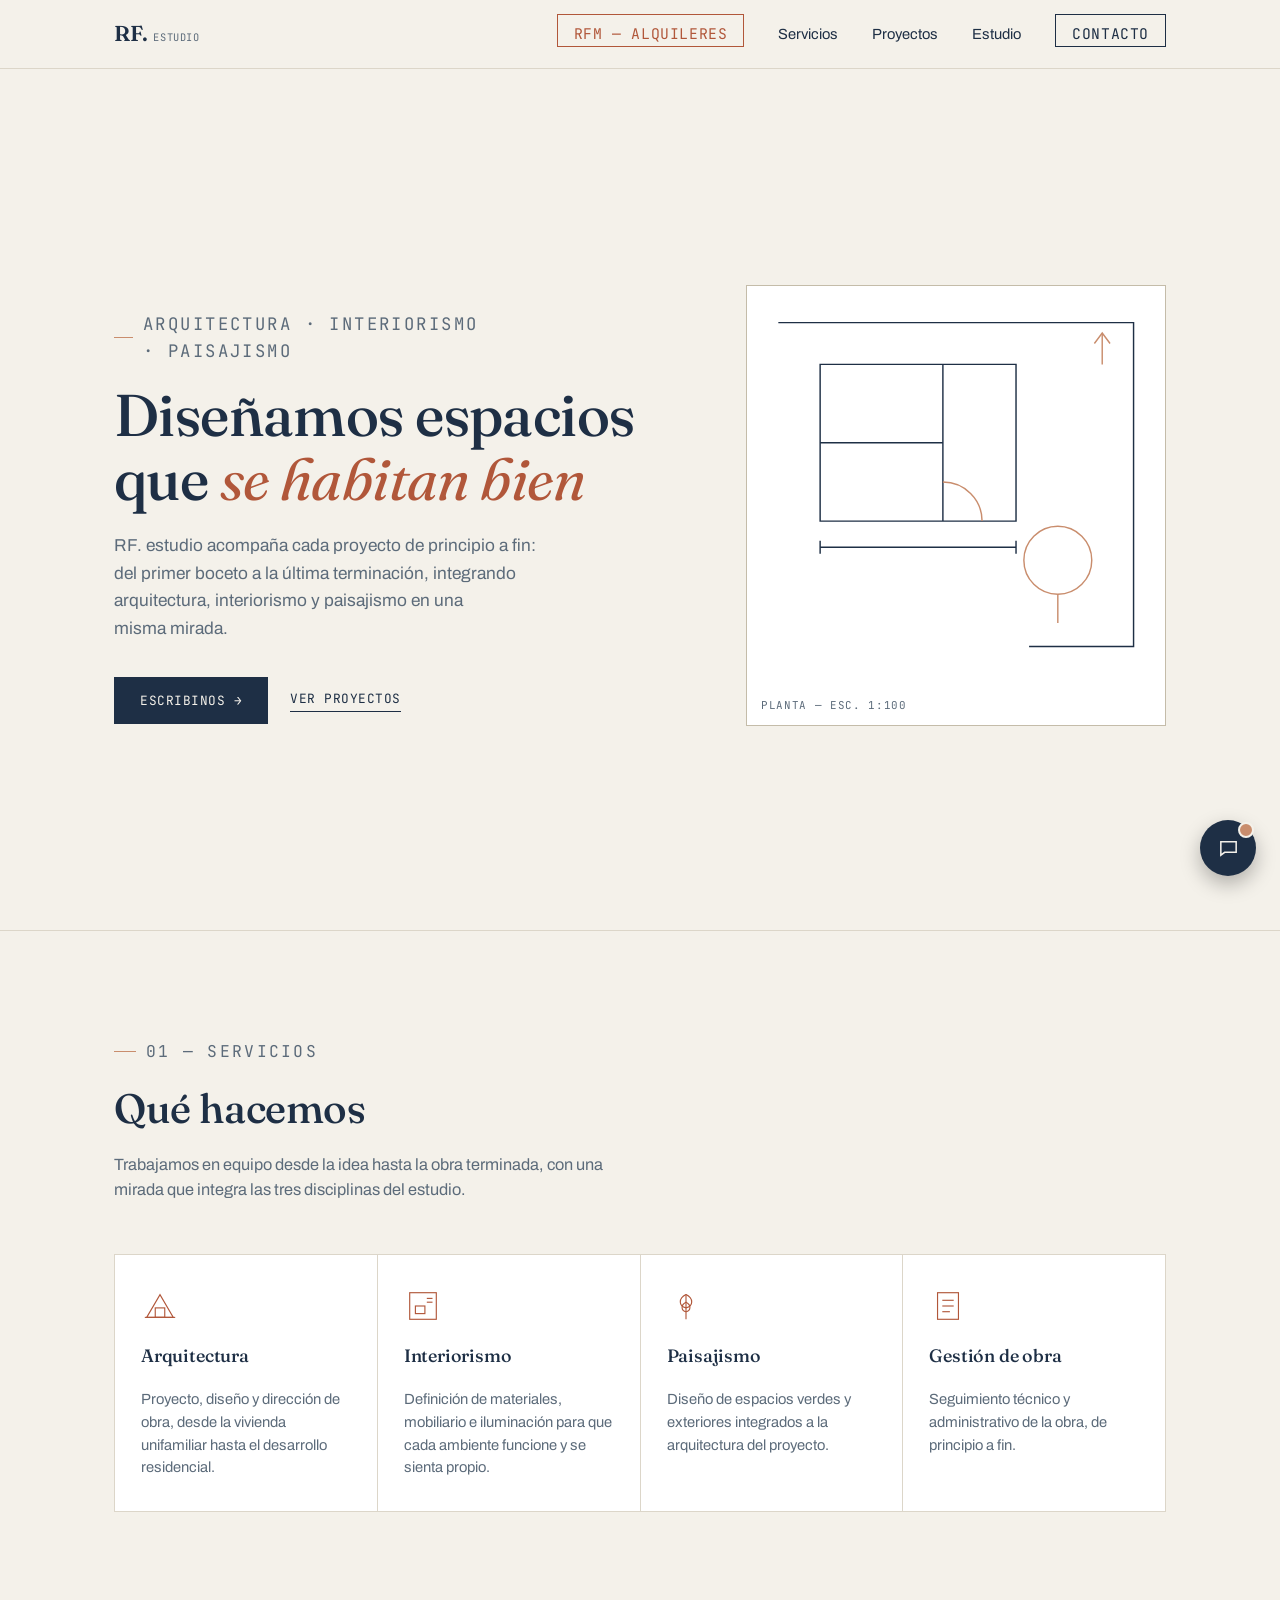
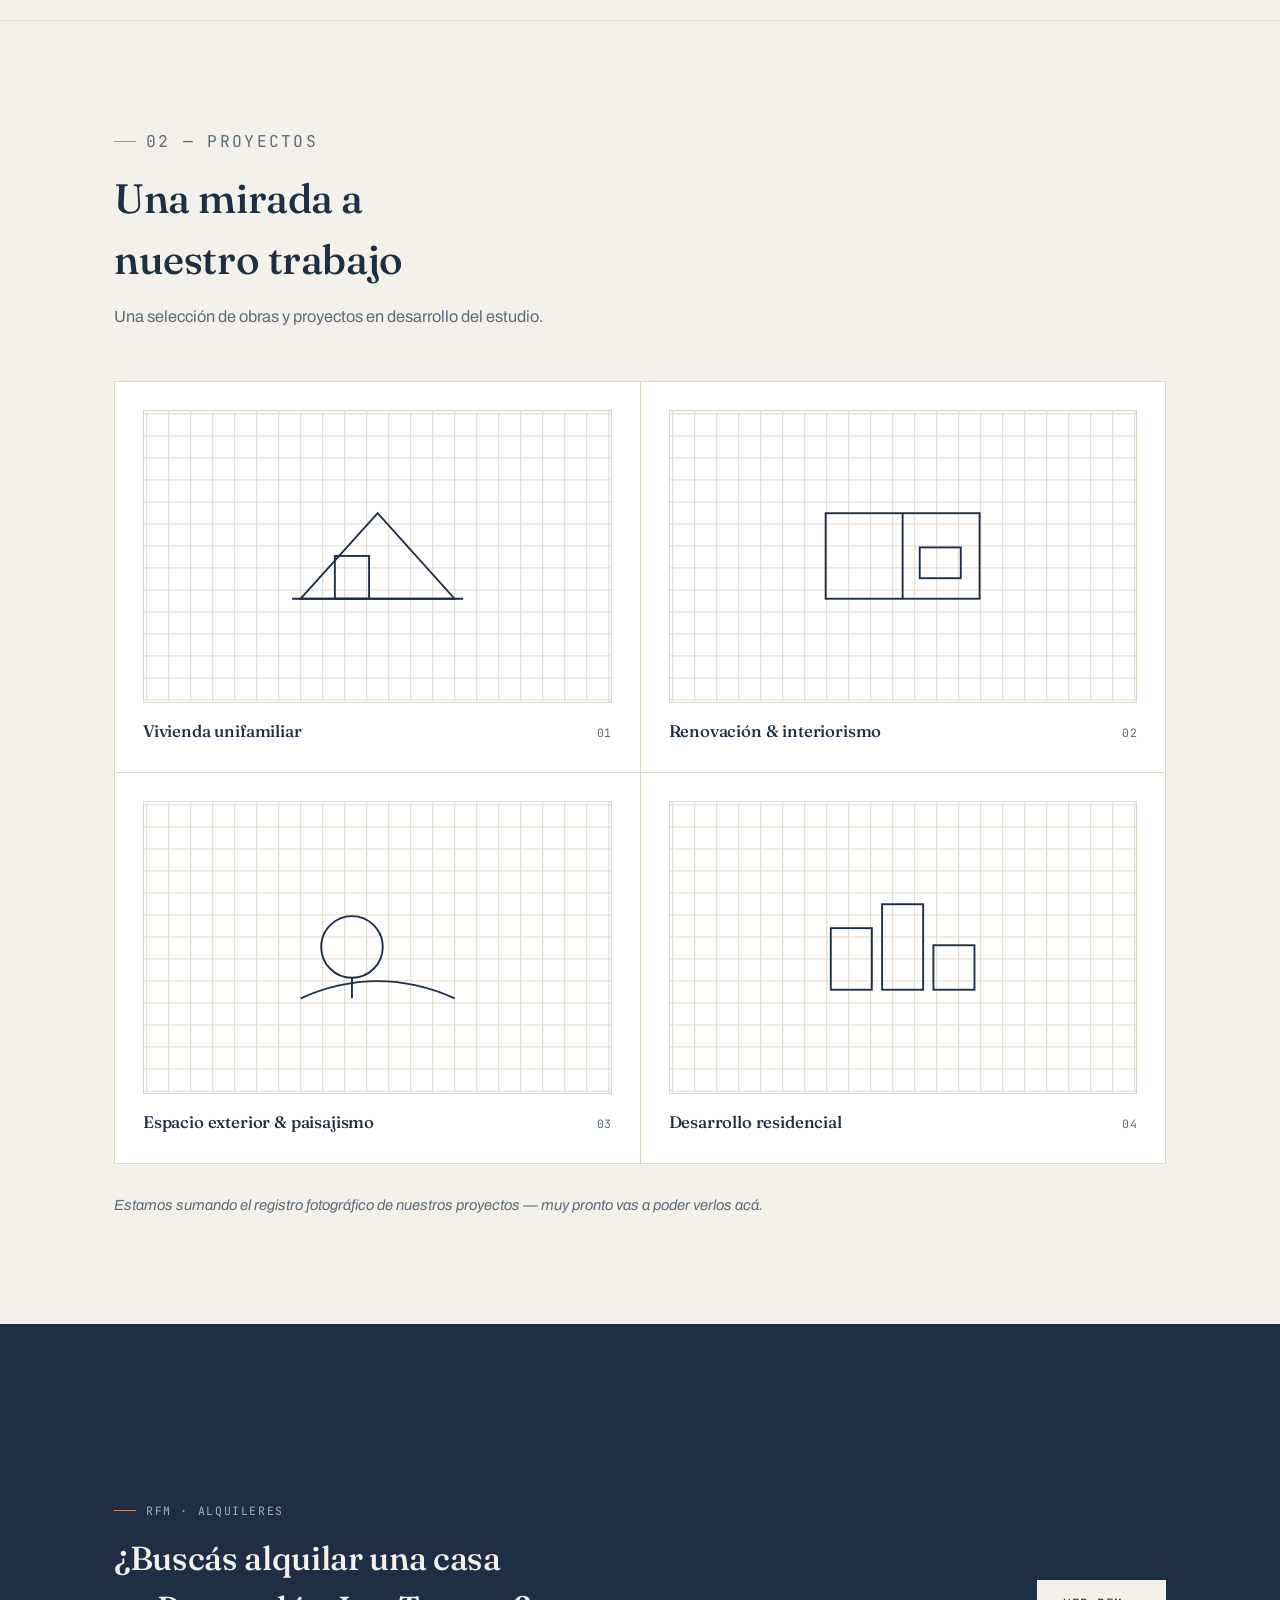
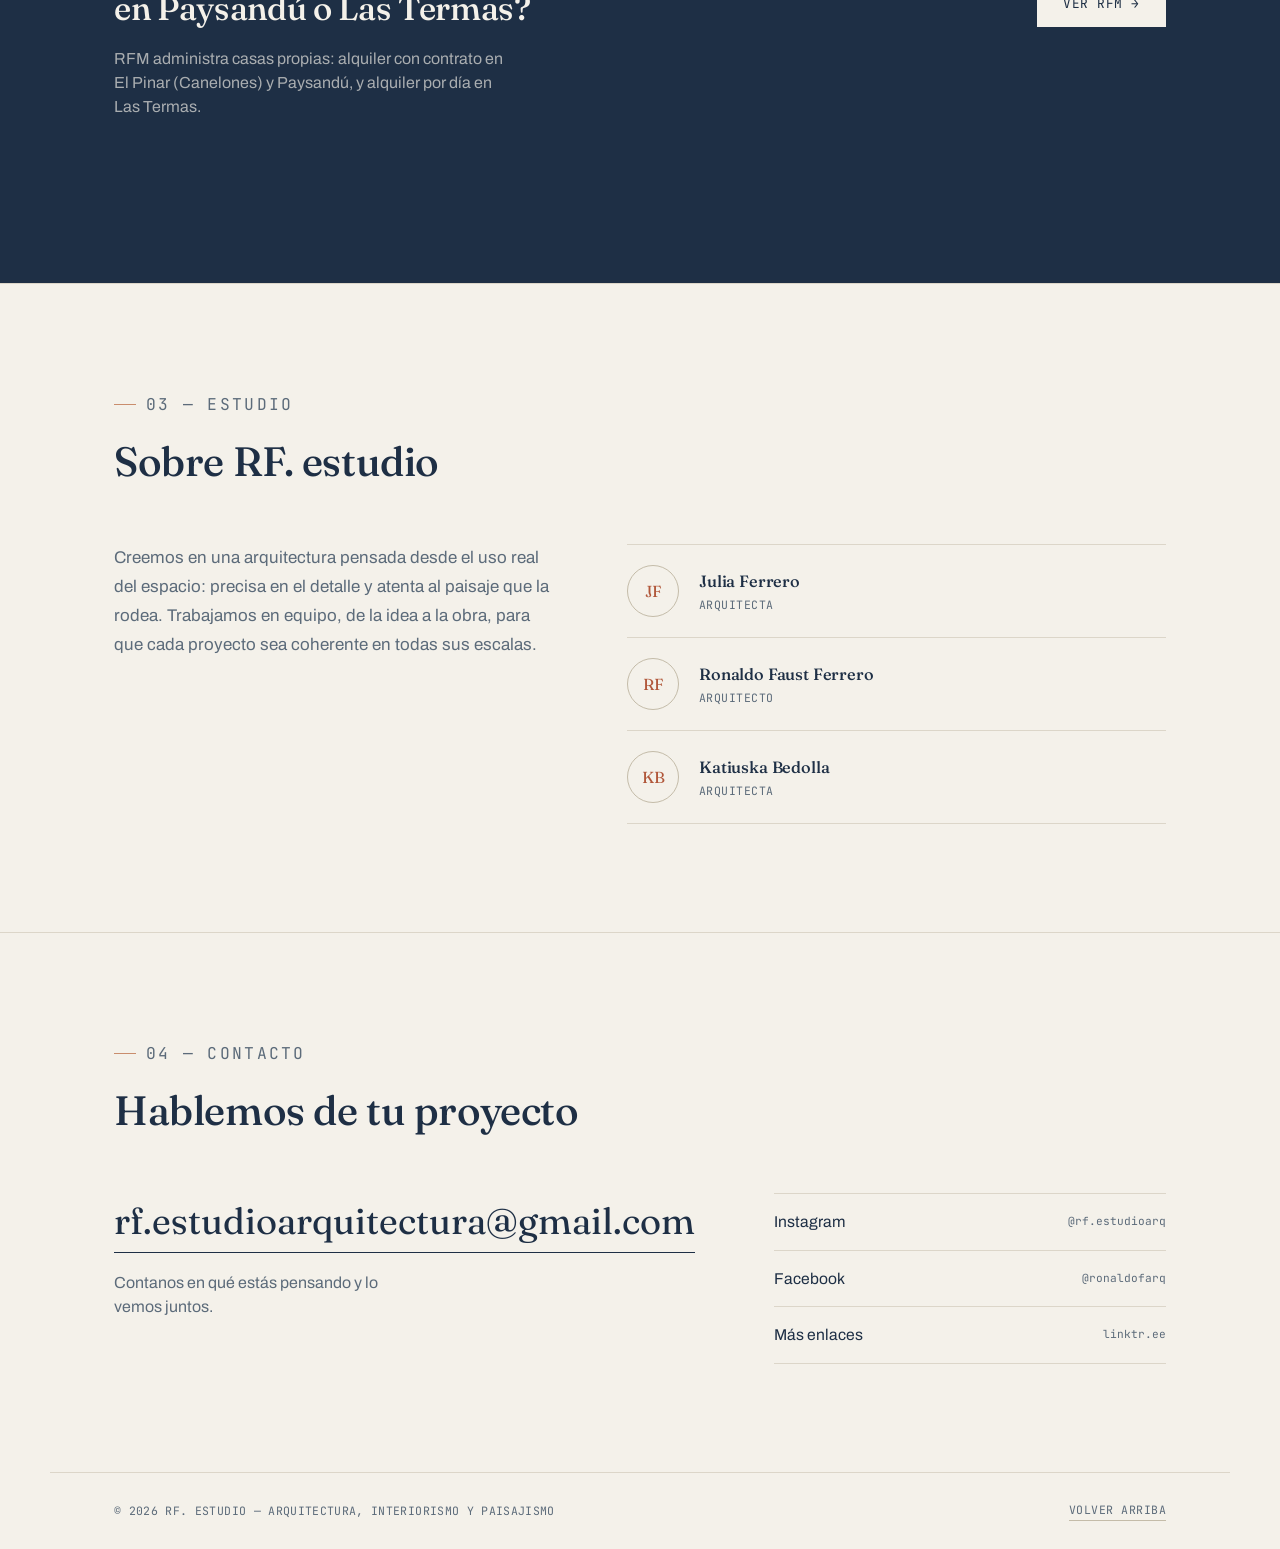
==== commit 4f4561fc: "Destacar el link a RFM en el menu del estudio Antes se perdia entre los demas items del nav; ahora t" ====
--- a/index.html
+++ b/index.html
@@ -17,10 +17,10 @@
     <a href="#inicio" class="logo">RF.<span>ESTUDIO</span></a>
     <input type="checkbox" id="nav-toggle" aria-hidden="true">
     <ul class="nav-links">
+      <li><a href="rfm.html" class="nav-rfm">RFM — Alquileres</a></li>
       <li><a href="#servicios">Servicios</a></li>
       <li><a href="#proyectos">Proyectos</a></li>
       <li><a href="#estudio">Estudio</a></li>
-      <li><a href="rfm.html">RFM</a></li>
       <li><a href="#contacto" class="nav-cta">Contacto</a></li>
     </ul>
     <label class="burger" for="nav-toggle" aria-label="Abrir menú">
--- a/css/style.css
+++ b/css/style.css
@@ -139,6 +139,20 @@
   transition:background 0.2s ease, color 0.2s ease;
 }
 .nav-cta:hover{ background:var(--ink); color:var(--bg); }
+
+.nav-rfm{
+  font-family:var(--font-mono);
+  font-size:0.75rem;
+  letter-spacing:0.04em;
+  text-transform:uppercase;
+  border:1px solid var(--accent);
+  color:var(--accent) !important;
+  padding:9px 16px;
+  text-decoration:none;
+  transition:background 0.2s ease, color 0.2s ease;
+}
+.nav-rfm::after{ display:none; }
+.nav-rfm:hover{ background:var(--accent); color:var(--bg) !important; }
 
 #nav-toggle{ display:none; }
 .burger{ display:none; }
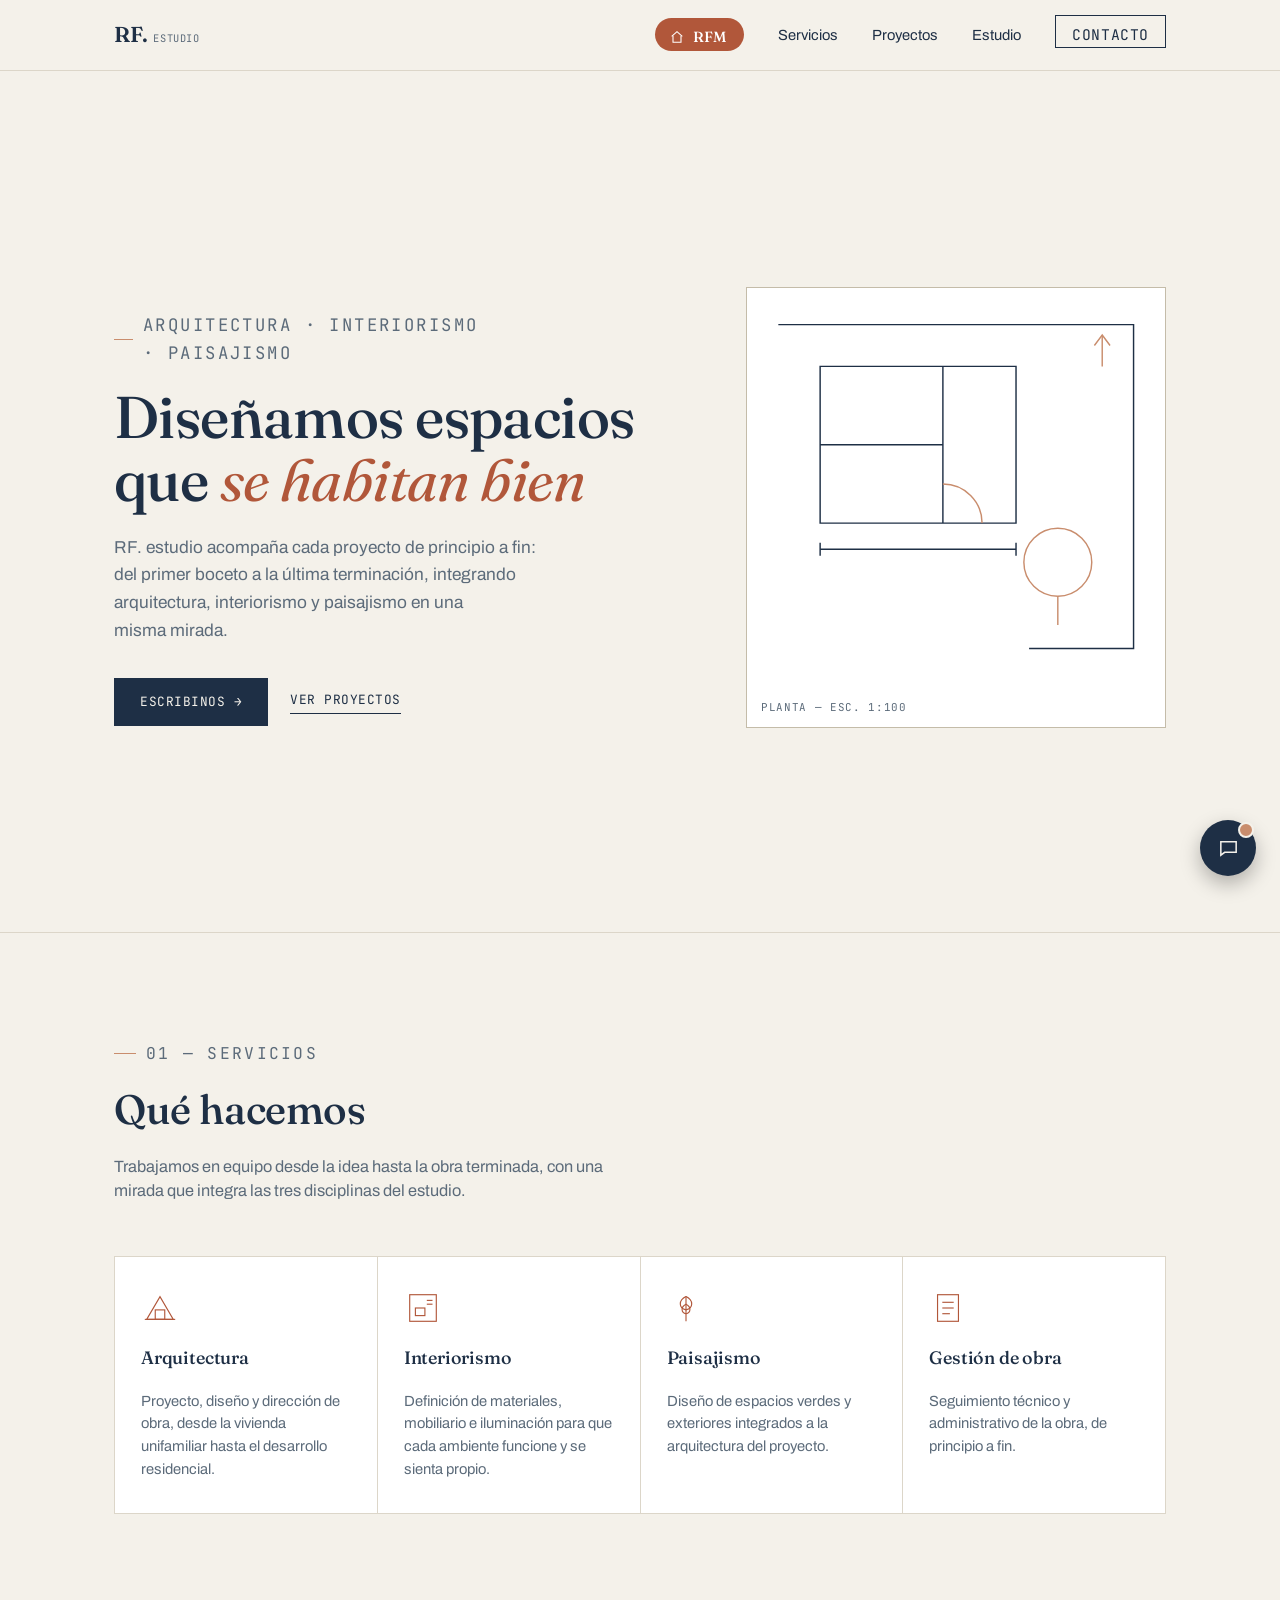
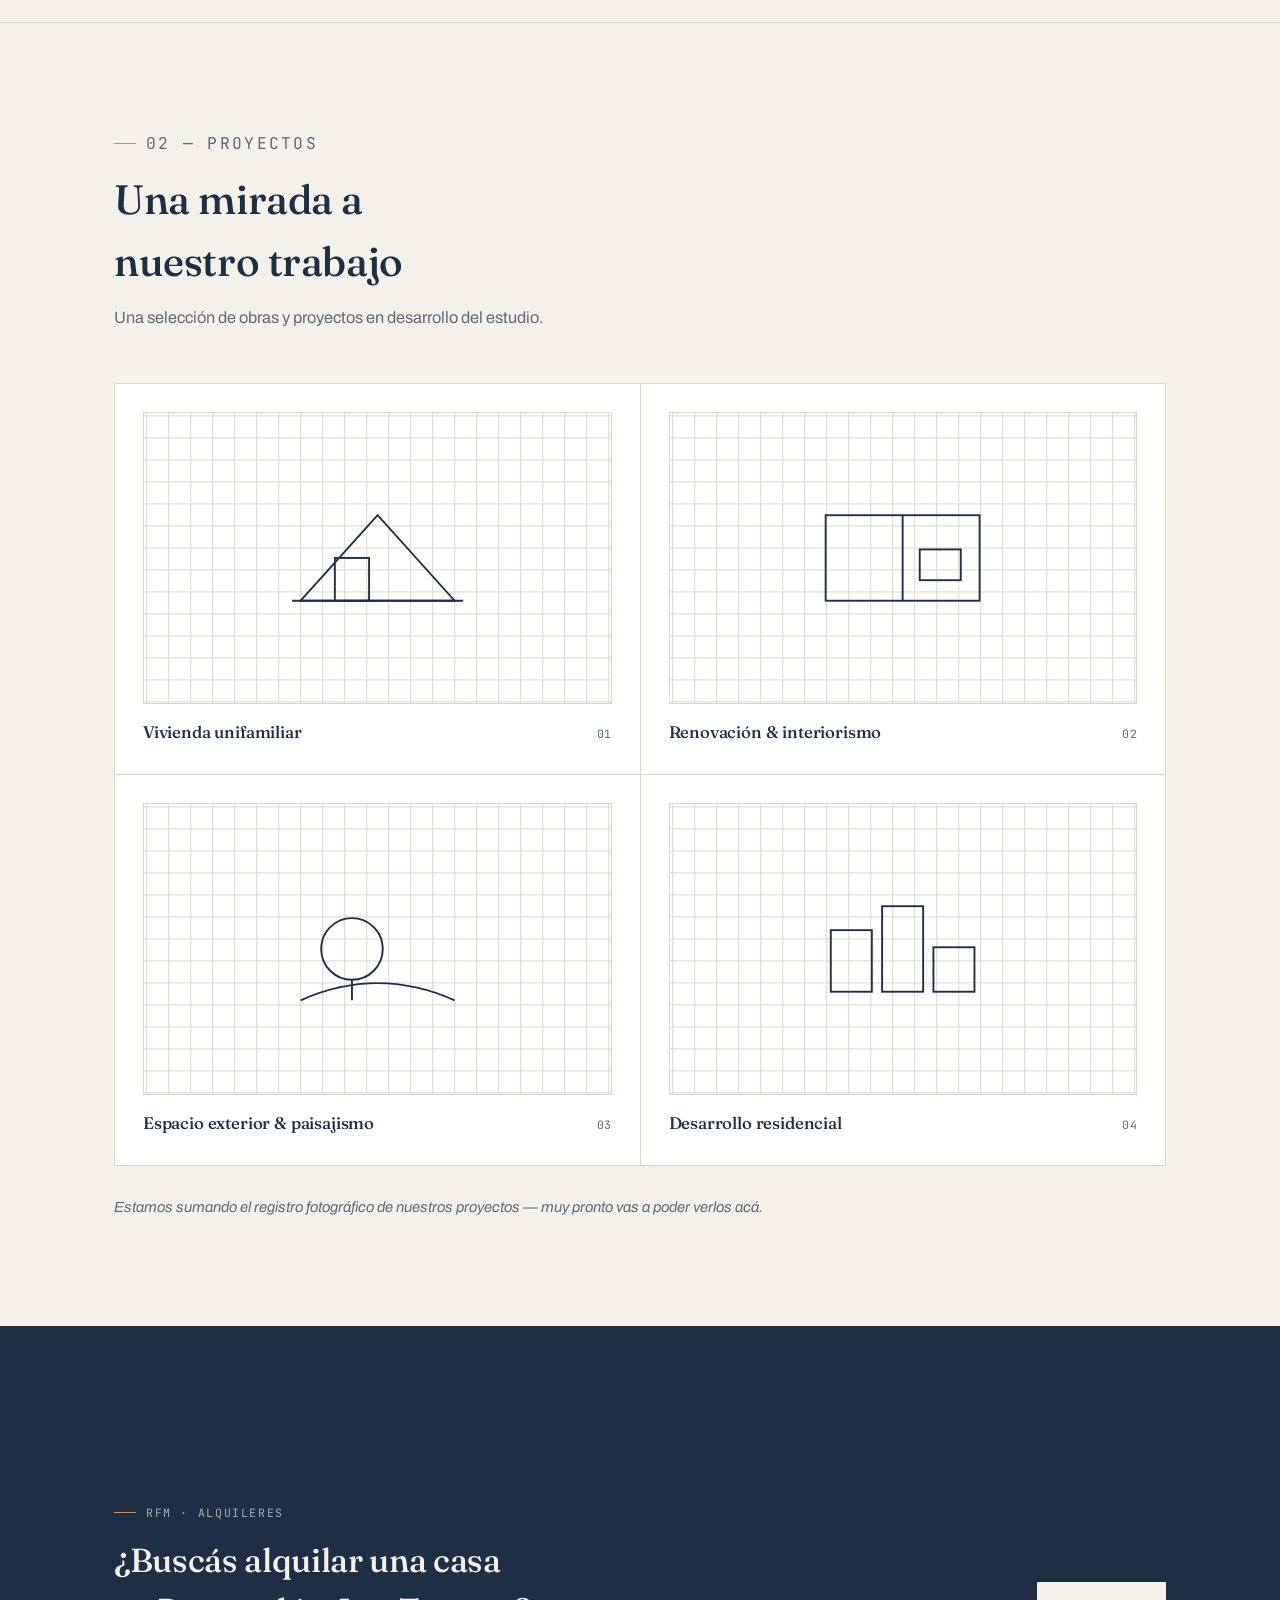
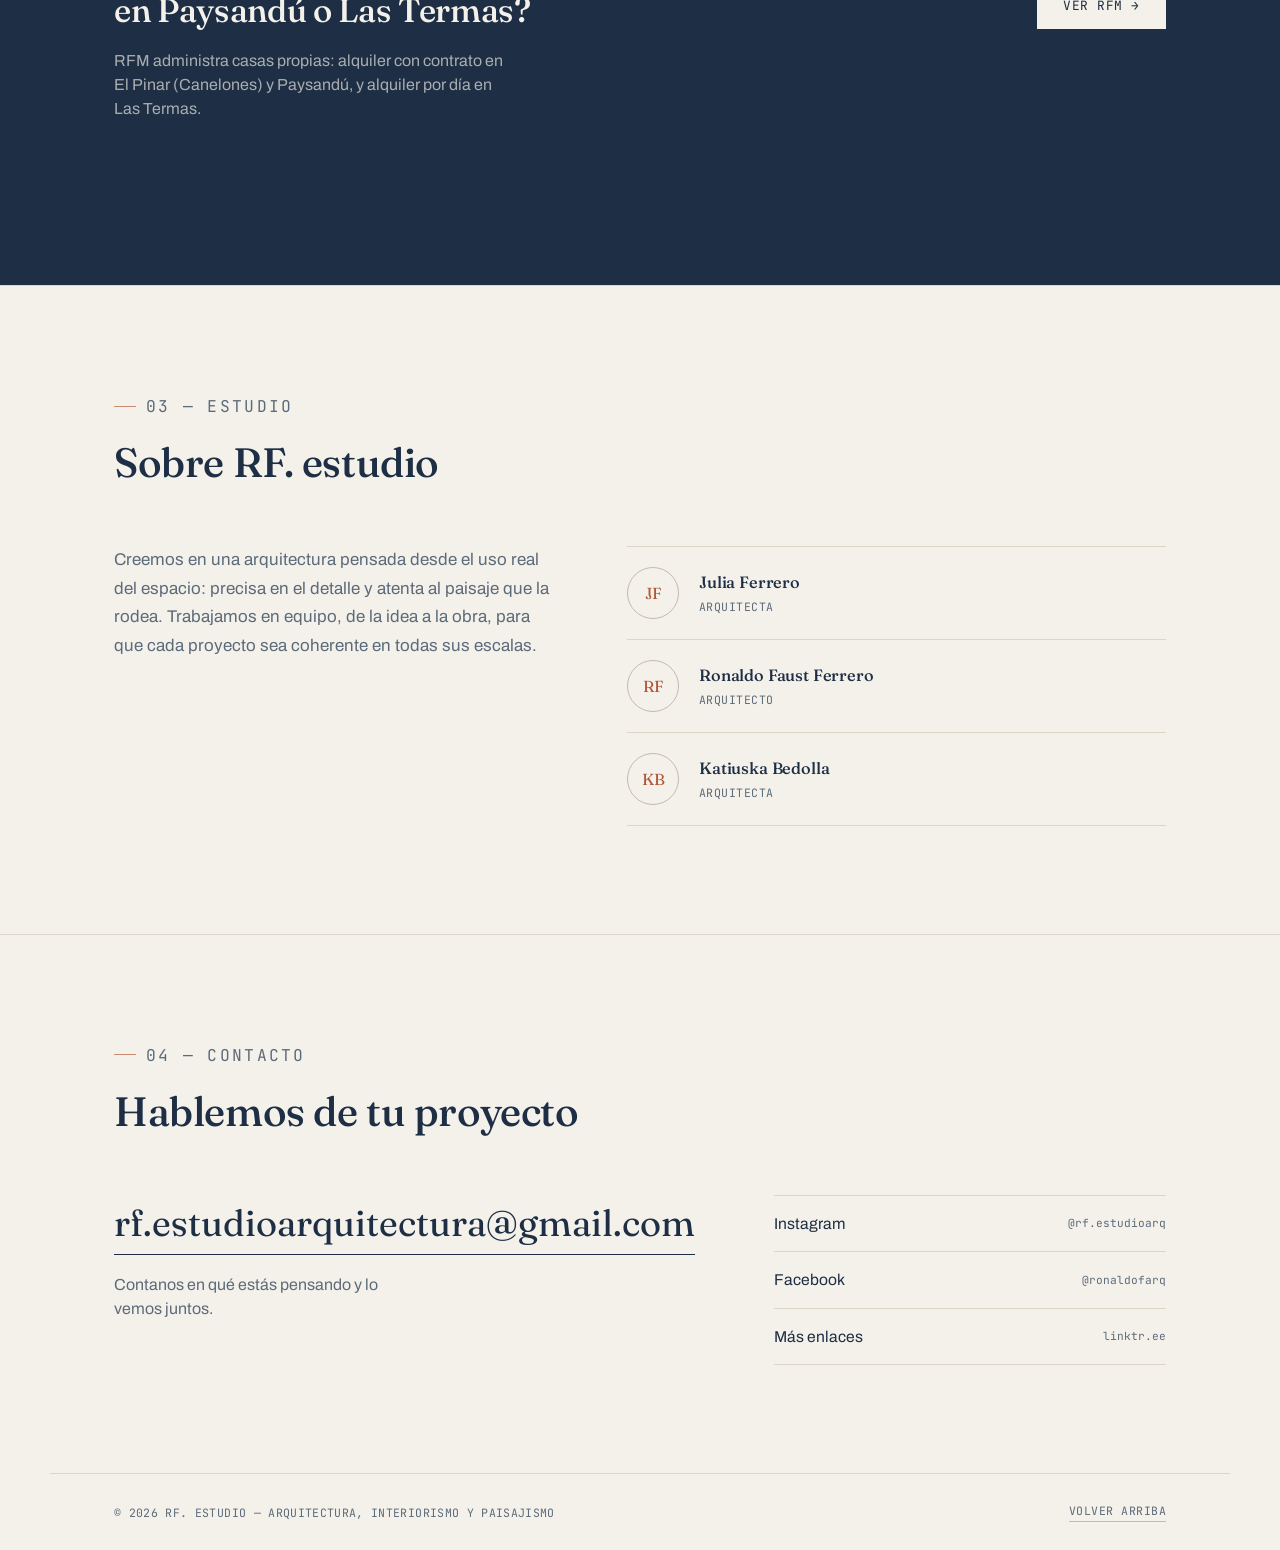
==== commit 346bedef: "Rediseniar el boton RFM del nav como pill solido con icono Reemplaza el badge con borde y texto mono" ====
--- a/index.html
+++ b/index.html
@@ -17,7 +17,12 @@
     <a href="#inicio" class="logo">RF.<span>ESTUDIO</span></a>
     <input type="checkbox" id="nav-toggle" aria-hidden="true">
     <ul class="nav-links">
-      <li><a href="rfm.html" class="nav-rfm">RFM — Alquileres</a></li>
+      <li>
+        <a href="rfm.html" class="nav-rfm">
+          <svg viewBox="0 0 24 24"><path d="M4 11 L12 4 L20 11"/><path d="M6 10 V20 H18 V10"/></svg>
+          RFM
+        </a>
+      </li>
       <li><a href="#servicios">Servicios</a></li>
       <li><a href="#proyectos">Proyectos</a></li>
       <li><a href="#estudio">Estudio</a></li>
--- a/css/style.css
+++ b/css/style.css
@@ -141,18 +141,29 @@
 .nav-cta:hover{ background:var(--ink); color:var(--bg); }
 
 .nav-rfm{
-  font-family:var(--font-mono);
-  font-size:0.75rem;
-  letter-spacing:0.04em;
-  text-transform:uppercase;
-  border:1px solid var(--accent);
-  color:var(--accent) !important;
-  padding:9px 16px;
+  display:inline-flex;
+  align-items:center;
+  gap:8px;
+  font-family:var(--font-display);
+  font-size:0.95rem;
+  font-weight:500;
+  background:var(--accent);
+  color:#fff !important;
+  padding:8px 18px 8px 14px;
+  border-radius:999px;
   text-decoration:none;
-  transition:background 0.2s ease, color 0.2s ease;
+  transition:background 0.2s ease, transform 0.2s ease;
+}
+.nav-rfm svg{
+  width:16px;
+  height:16px;
+  stroke:#fff;
+  stroke-width:1.6;
+  fill:none;
+  flex-shrink:0;
 }
 .nav-rfm::after{ display:none; }
-.nav-rfm:hover{ background:var(--accent); color:var(--bg) !important; }
+.nav-rfm:hover{ background:var(--ink); transform:translateY(-1px); }
 
 #nav-toggle{ display:none; }
 .burger{ display:none; }
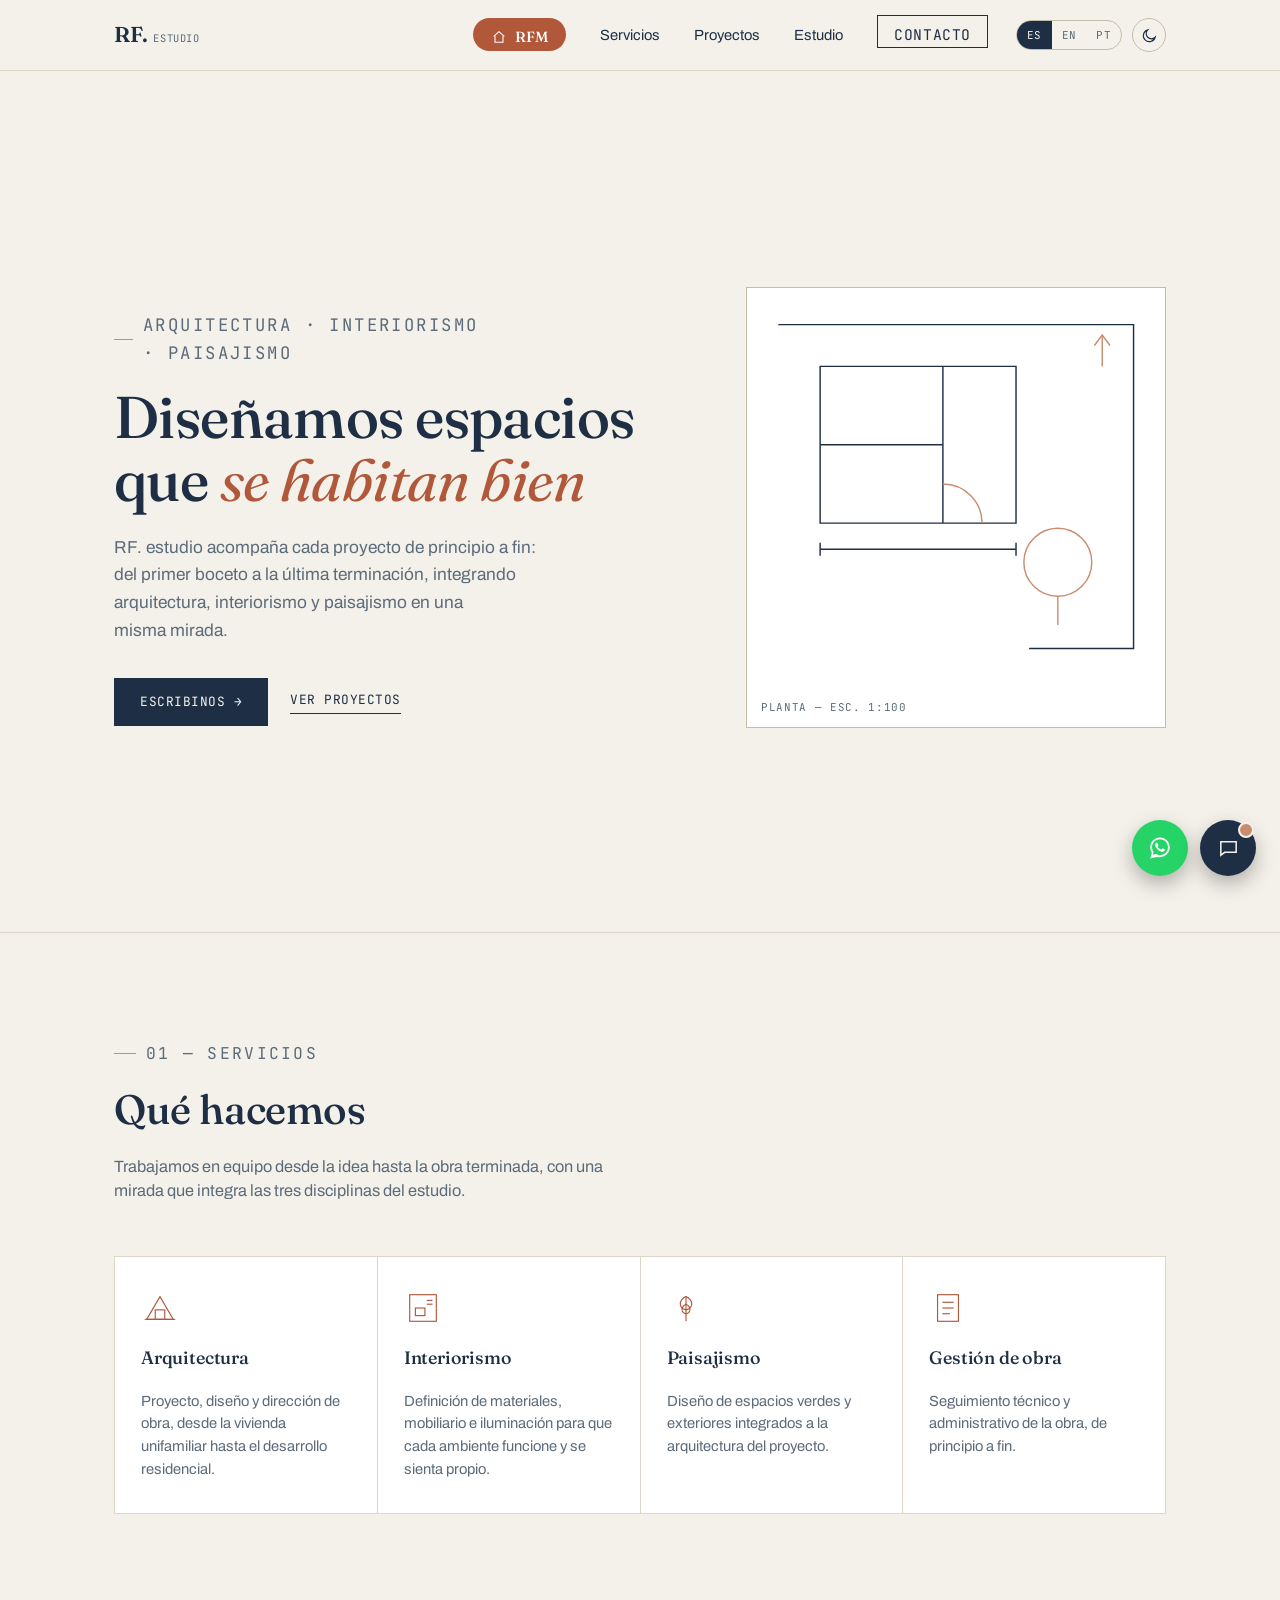
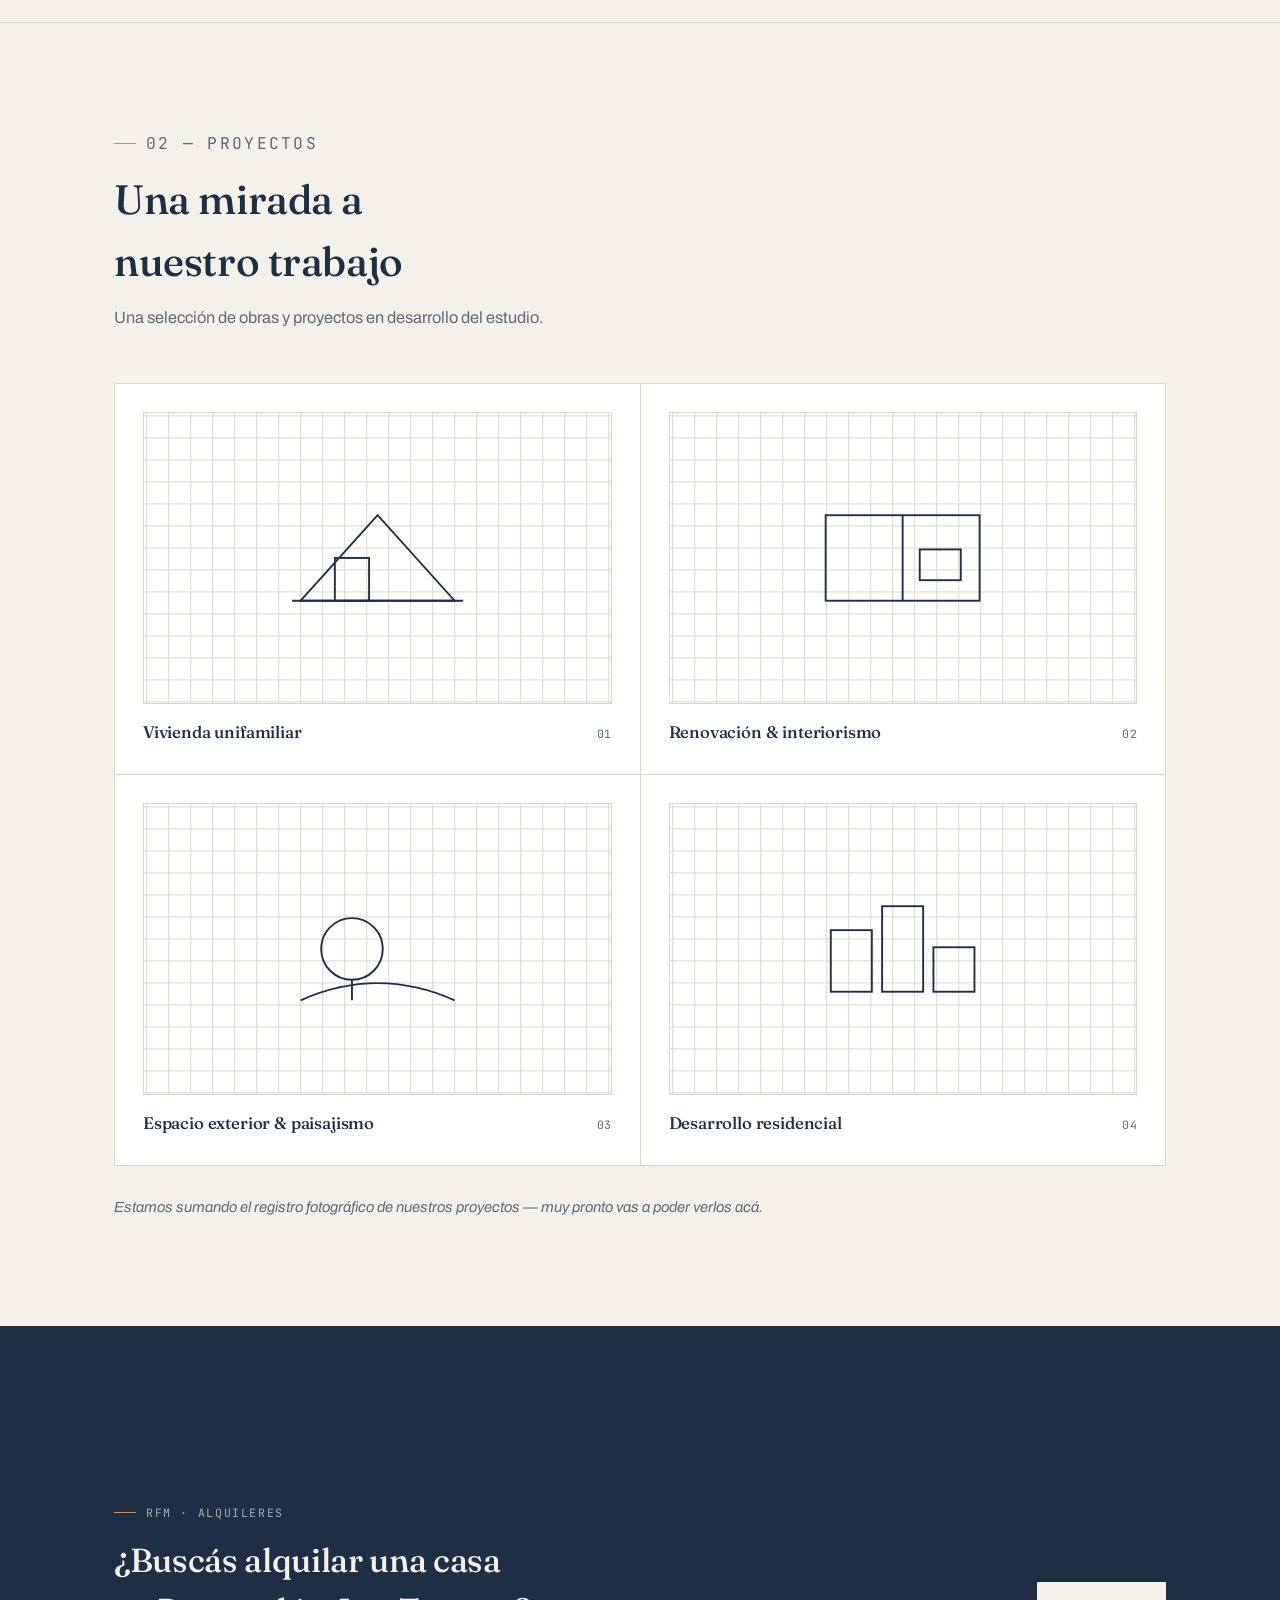
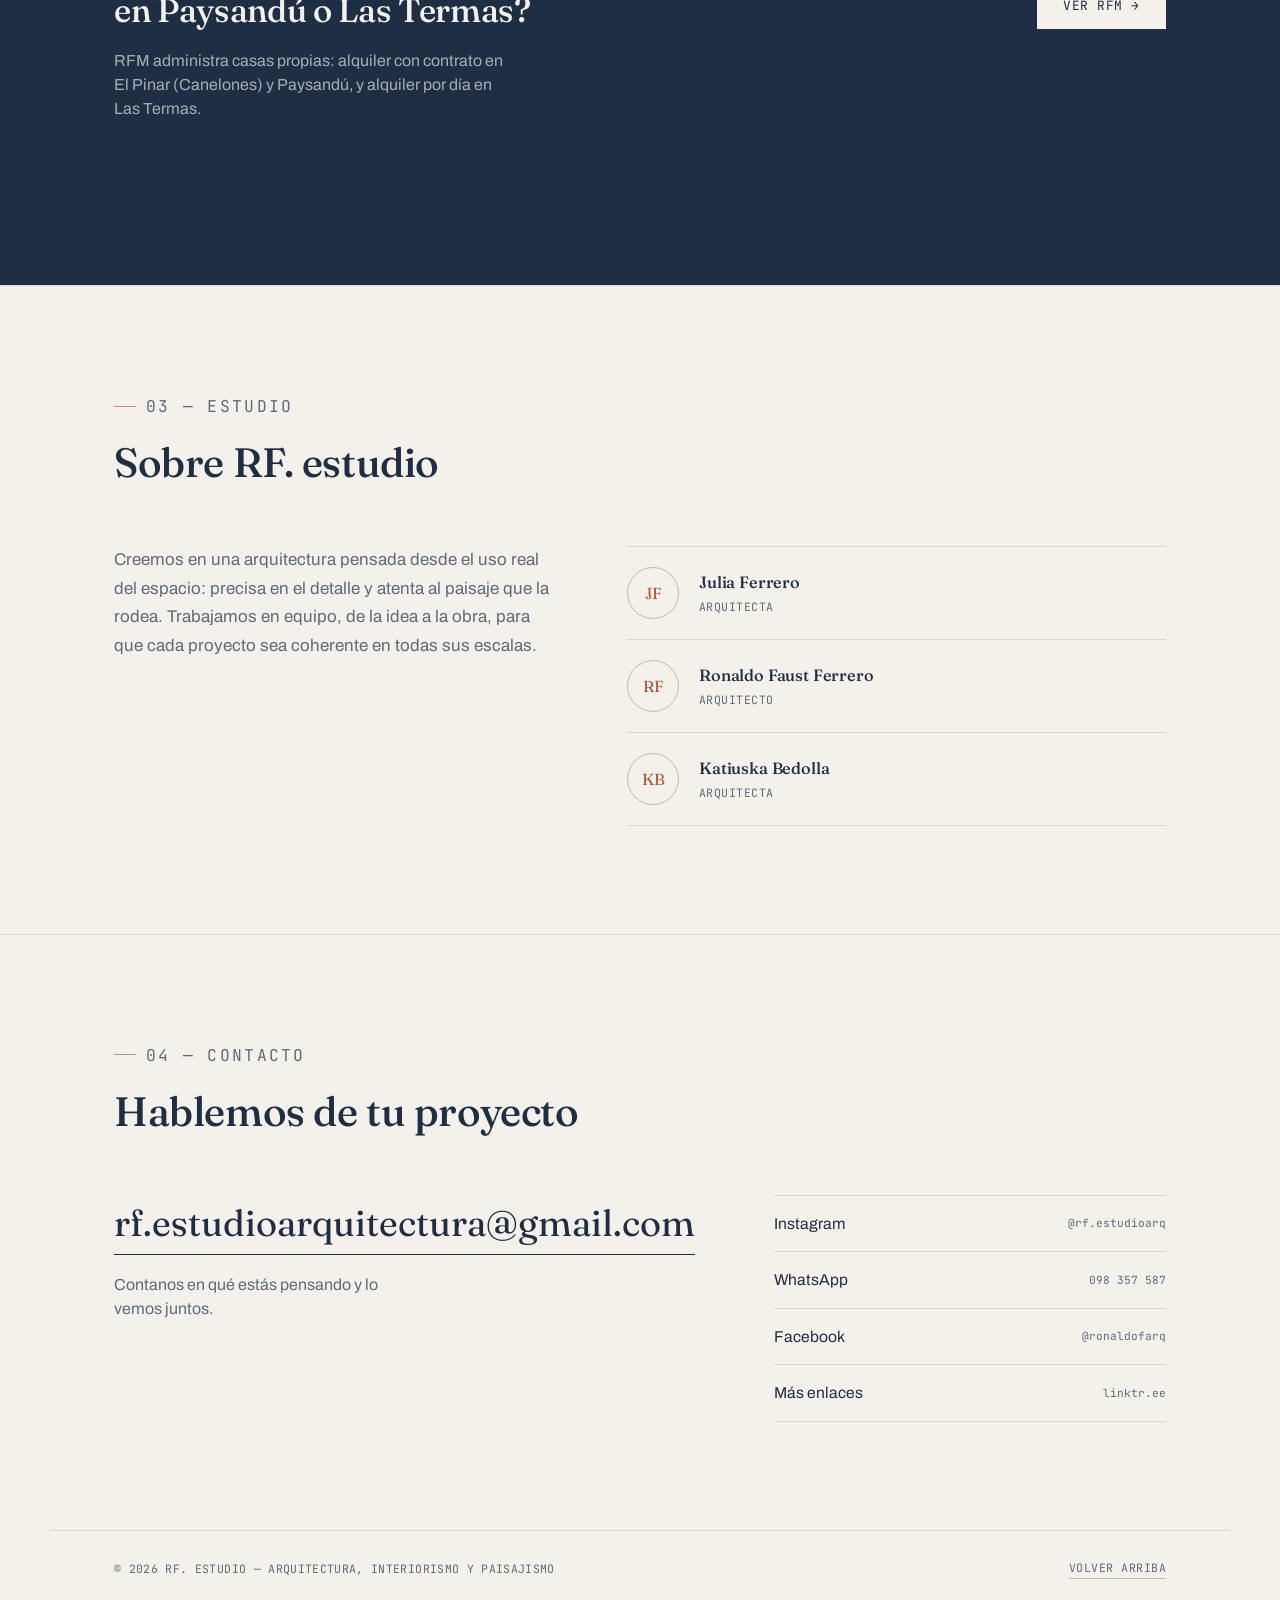
==== commit 1946bedc: "Agregar boton de WhatsApp, modo oscuro y selector de idioma ES/EN/PT - Boton flotante de WhatsApp en" ====
--- a/index.html
+++ b/index.html
@@ -2,6 +2,14 @@
 <html lang="es">
 <head>
 <meta charset="UTF-8" />
+<script>
+  (function(){
+    try{
+      var t = localStorage.getItem('rf-theme');
+      if (t) document.documentElement.setAttribute('data-theme', t);
+    }catch(e){}
+  })();
+</script>
 <meta name="viewport" content="width=device-width, initial-scale=1.0" />
 <title>RF. estudio — Arquitectura, interiorismo y paisajismo</title>
 <meta name="description" content="RF. estudio: arquitectura, interiorismo y paisajismo. Proyecto, diseño y dirección de obra de principio a fin." />
@@ -15,22 +23,35 @@
 <header>
   <nav class="nav wrap">
     <a href="#inicio" class="logo">RF.<span>ESTUDIO</span></a>
-    <input type="checkbox" id="nav-toggle" aria-hidden="true">
-    <ul class="nav-links">
-      <li>
-        <a href="rfm.html" class="nav-rfm">
-          <svg viewBox="0 0 24 24"><path d="M4 11 L12 4 L20 11"/><path d="M6 10 V20 H18 V10"/></svg>
-          RFM
-        </a>
-      </li>
-      <li><a href="#servicios">Servicios</a></li>
-      <li><a href="#proyectos">Proyectos</a></li>
-      <li><a href="#estudio">Estudio</a></li>
-      <li><a href="#contacto" class="nav-cta">Contacto</a></li>
-    </ul>
-    <label class="burger" for="nav-toggle" aria-label="Abrir menú">
-      <span></span><span></span><span></span>
-    </label>
+    <div class="nav-right">
+      <input type="checkbox" id="nav-toggle" aria-hidden="true">
+      <ul class="nav-links">
+        <li>
+          <a href="rfm.html" class="nav-rfm">
+            <svg viewBox="0 0 24 24"><path d="M4 11 L12 4 L20 11"/><path d="M6 10 V20 H18 V10"/></svg>
+            RFM
+          </a>
+        </li>
+        <li><a href="#servicios" data-i18n="nav.servicios">Servicios</a></li>
+        <li><a href="#proyectos" data-i18n="nav.proyectos">Proyectos</a></li>
+        <li><a href="#estudio" data-i18n="nav.estudio">Estudio</a></li>
+        <li><a href="#contacto" class="nav-cta" data-i18n="nav.contacto">Contacto</a></li>
+      </ul>
+      <div class="nav-tools">
+        <div class="lang-switch" role="group" aria-label="Idioma">
+          <button class="lang-btn" data-lang="es" type="button">ES</button>
+          <button class="lang-btn" data-lang="en" type="button">EN</button>
+          <button class="lang-btn" data-lang="pt" type="button">PT</button>
+        </div>
+        <button id="theme-toggle" class="theme-toggle" type="button" aria-label="Cambiar tema">
+          <svg class="icon-moon" viewBox="0 0 24 24"><path d="M20 14.5A8.5 8.5 0 1 1 9.5 4a7 7 0 0 0 10.5 10.5z"/></svg>
+          <svg class="icon-sun" viewBox="0 0 24 24"><circle cx="12" cy="12" r="4"/><line x1="12" y1="2" x2="12" y2="5"/><line x1="12" y1="19" x2="12" y2="22"/><line x1="2" y1="12" x2="5" y2="12"/><line x1="19" y1="12" x2="22" y2="12"/><line x1="4.6" y1="4.6" x2="6.7" y2="6.7"/><line x1="17.3" y1="17.3" x2="19.4" y2="19.4"/><line x1="4.6" y1="19.4" x2="6.7" y2="17.3"/><line x1="17.3" y1="6.7" x2="19.4" y2="4.6"/></svg>
+        </button>
+      </div>
+      <label class="burger" for="nav-toggle" aria-label="Abrir menú">
+        <span></span><span></span><span></span>
+      </label>
+    </div>
   </nav>
 </header>
 
@@ -40,12 +61,12 @@
   <section id="inicio" style="border-top:none;">
     <div class="wrap hero">
       <div>
-        <p class="eyebrow">ARQUITECTURA · INTERIORISMO · PAISAJISMO</p>
-        <h1>Diseñamos espacios que <em>se habitan bien</em></h1>
-        <p>RF. estudio acompaña cada proyecto de principio a fin: del primer boceto a la última terminación, integrando arquitectura, interiorismo y paisajismo en una misma mirada.</p>
+        <p class="eyebrow" data-i18n="hero.eyebrow">ARQUITECTURA · INTERIORISMO · PAISAJISMO</p>
+        <h1 data-i18n="hero.h1">Diseñamos espacios que <em>se habitan bien</em></h1>
+        <p data-i18n="hero.p">RF. estudio acompaña cada proyecto de principio a fin: del primer boceto a la última terminación, integrando arquitectura, interiorismo y paisajismo en una misma mirada.</p>
         <div class="hero-actions">
-          <a class="btn-primary" href="mailto:rf.estudioarquitectura@gmail.com">Escribinos →</a>
-          <a class="btn-ghost" href="#proyectos">Ver proyectos</a>
+          <a class="btn-primary" href="mailto:rf.estudioarquitectura@gmail.com" data-i18n="hero.cta1">Escribinos →</a>
+          <a class="btn-ghost" href="#proyectos" data-i18n="hero.cta2">Ver proyectos</a>
         </div>
       </div>
 
@@ -71,7 +92,7 @@
           <line class="plan-line delay2 soft" x1="272" y1="60" x2="272" y2="36" />
           <path class="plan-line delay2 soft" d="M266 44 L272 36 L278 44" />
         </svg>
-        <span class="tag">PLANTA — ESC. 1:100</span>
+        <span class="tag" data-i18n="hero.tag">PLANTA — ESC. 1:100</span>
       </div>
     </div>
   </section>
@@ -80,31 +101,31 @@
   <section id="servicios">
     <div class="wrap">
       <div class="section-head reveal">
-        <p class="eyebrow">01 — SERVICIOS</p>
-        <h2>Qué hacemos</h2>
-        <p>Trabajamos en equipo desde la idea hasta la obra terminada, con una mirada que integra las tres disciplinas del estudio.</p>
+        <p class="eyebrow" data-i18n="servicios.eyebrow">01 — SERVICIOS</p>
+        <h2 data-i18n="servicios.h2">Qué hacemos</h2>
+        <p data-i18n="servicios.p">Trabajamos en equipo desde la idea hasta la obra terminada, con una mirada que integra las tres disciplinas del estudio.</p>
       </div>
 
       <div class="services-grid">
         <div class="service-card reveal">
           <svg class="icon" viewBox="0 0 40 40"><path d="M6 32 L20 8 L34 32 Z"/><rect x="15" y="22" width="10" height="10"/><line x1="4" y1="32" x2="36" y2="32"/></svg>
-          <h3>Arquitectura</h3>
-          <p>Proyecto, diseño y dirección de obra, desde la vivienda unifamiliar hasta el desarrollo residencial.</p>
+          <h3 data-i18n="servicios.item1.title">Arquitectura</h3>
+          <p data-i18n="servicios.item1.desc">Proyecto, diseño y dirección de obra, desde la vivienda unifamiliar hasta el desarrollo residencial.</p>
         </div>
         <div class="service-card reveal">
           <svg class="icon" viewBox="0 0 40 40"><rect x="6" y="6" width="28" height="28"/><rect x="12" y="20" width="10" height="8"/><line x1="24" y1="12" x2="30" y2="12"/><line x1="24" y1="16" x2="30" y2="16"/></svg>
-          <h3>Interiorismo</h3>
-          <p>Definición de materiales, mobiliario e iluminación para que cada ambiente funcione y se sienta propio.</p>
+          <h3 data-i18n="servicios.item2.title">Interiorismo</h3>
+          <p data-i18n="servicios.item2.desc">Definición de materiales, mobiliario e iluminación para que cada ambiente funcione y se sienta propio.</p>
         </div>
         <div class="service-card reveal">
           <svg class="icon" viewBox="0 0 40 40"><line x1="20" y1="8" x2="20" y2="34"/><path d="M20 8 C12 12 12 20 20 22 C28 20 28 12 20 8 Z"/><path d="M20 16 C14 19 15 25 20 26 C25 25 26 19 20 16 Z"/></svg>
-          <h3>Paisajismo</h3>
-          <p>Diseño de espacios verdes y exteriores integrados a la arquitectura del proyecto.</p>
+          <h3 data-i18n="servicios.item3.title">Paisajismo</h3>
+          <p data-i18n="servicios.item3.desc">Diseño de espacios verdes y exteriores integrados a la arquitectura del proyecto.</p>
         </div>
         <div class="service-card reveal">
           <svg class="icon" viewBox="0 0 40 40"><rect x="9" y="6" width="22" height="28"/><line x1="14" y1="14" x2="26" y2="14"/><line x1="14" y1="20" x2="26" y2="20"/><line x1="14" y1="26" x2="22" y2="26"/></svg>
-          <h3>Gestión de obra</h3>
-          <p>Seguimiento técnico y administrativo de la obra, de principio a fin.</p>
+          <h3 data-i18n="servicios.item4.title">Gestión de obra</h3>
+          <p data-i18n="servicios.item4.desc">Seguimiento técnico y administrativo de la obra, de principio a fin.</p>
         </div>
       </div>
     </div>
@@ -114,9 +135,9 @@
   <section id="proyectos">
     <div class="wrap">
       <div class="section-head reveal">
-        <p class="eyebrow">02 — PROYECTOS</p>
-        <h2>Una mirada a nuestro trabajo</h2>
-        <p>Una selección de obras y proyectos en desarrollo del estudio.</p>
+        <p class="eyebrow" data-i18n="proyectos.eyebrow">02 — PROYECTOS</p>
+        <h2 data-i18n="proyectos.h2">Una mirada a nuestro trabajo</h2>
+        <p data-i18n="proyectos.p">Una selección de obras y proyectos en desarrollo del estudio.</p>
       </div>
 
       <div class="projects-grid">
@@ -124,28 +145,28 @@
           <div class="project-figure">
             <svg viewBox="0 0 120 90"><path d="M15 70 L60 20 L105 70 Z"/><rect x="35" y="45" width="20" height="25"/><line x1="10" y1="70" x2="110" y2="70"/></svg>
           </div>
-          <div class="project-meta"><h3>Vivienda unifamiliar</h3><span>01</span></div>
+          <div class="project-meta"><h3 data-i18n="proyectos.item1">Vivienda unifamiliar</h3><span>01</span></div>
         </div>
         <div class="project-card reveal">
           <div class="project-figure">
             <svg viewBox="0 0 120 90"><rect x="15" y="20" width="90" height="50"/><line x1="60" y1="20" x2="60" y2="70"/><rect x="70" y="40" width="24" height="18"/></svg>
           </div>
-          <div class="project-meta"><h3>Renovación &amp; interiorismo</h3><span>02</span></div>
+          <div class="project-meta"><h3 data-i18n="proyectos.item2">Renovación &amp; interiorismo</h3><span>02</span></div>
         </div>
         <div class="project-card reveal">
           <div class="project-figure">
             <svg viewBox="0 0 120 90"><circle cx="45" cy="45" r="18"/><line x1="45" y1="63" x2="45" y2="75"/><path d="M15 75 Q60 55 105 75"/></svg>
           </div>
-          <div class="project-meta"><h3>Espacio exterior &amp; paisajismo</h3><span>03</span></div>
+          <div class="project-meta"><h3 data-i18n="proyectos.item3">Espacio exterior &amp; paisajismo</h3><span>03</span></div>
         </div>
         <div class="project-card reveal">
           <div class="project-figure">
             <svg viewBox="0 0 120 90"><rect x="18" y="34" width="24" height="36"/><rect x="48" y="20" width="24" height="50"/><rect x="78" y="44" width="24" height="26"/></svg>
           </div>
-          <div class="project-meta"><h3>Desarrollo residencial</h3><span>04</span></div>
-        </div>
-      </div>
-      <p class="projects-note reveal">Estamos sumando el registro fotográfico de nuestros proyectos — muy pronto vas a poder verlos acá.</p>
+          <div class="project-meta"><h3 data-i18n="proyectos.item4">Desarrollo residencial</h3><span>04</span></div>
+        </div>
+      </div>
+      <p class="projects-note reveal" data-i18n="proyectos.note">Estamos sumando el registro fotográfico de nuestros proyectos — muy pronto vas a poder verlos acá.</p>
     </div>
   </section>
 
@@ -153,11 +174,11 @@
   <section id="rfm-bridge" class="bridge-band">
     <div class="wrap bridge-inner">
       <div>
-        <p class="eyebrow">RFM · ALQUILERES</p>
-        <h2>¿Buscás alquilar una casa en Paysandú o Las Termas?</h2>
-        <p>RFM administra casas propias: alquiler con contrato en El Pinar (Canelones) y Paysandú, y alquiler por día en Las Termas.</p>
-      </div>
-      <a class="btn-primary bridge-btn" href="rfm.html">Ver RFM →</a>
+        <p class="eyebrow" data-i18n="bridge.eyebrow">RFM · ALQUILERES</p>
+        <h2 data-i18n="bridge.h2">¿Buscás alquilar una casa en Paysandú o Las Termas?</h2>
+        <p data-i18n="bridge.p">RFM administra casas propias: alquiler con contrato en El Pinar (Canelones) y Paysandú, y alquiler por día en Las Termas.</p>
+      </div>
+      <a class="btn-primary bridge-btn" href="rfm.html" data-i18n="bridge.btn">Ver RFM →</a>
     </div>
   </section>
 
@@ -165,25 +186,25 @@
   <section id="estudio">
     <div class="wrap">
       <div class="section-head reveal">
-        <p class="eyebrow">03 — ESTUDIO</p>
-        <h2>Sobre RF. estudio</h2>
+        <p class="eyebrow" data-i18n="estudio.eyebrow">03 — ESTUDIO</p>
+        <h2 data-i18n="estudio.h2">Sobre RF. estudio</h2>
       </div>
 
       <div class="studio-body">
-        <p class="reveal">Creemos en una arquitectura pensada desde el uso real del espacio: precisa en el detalle y atenta al paisaje que la rodea. Trabajamos en equipo, de la idea a la obra, para que cada proyecto sea coherente en todas sus escalas.</p>
+        <p class="reveal" data-i18n="estudio.p">Creemos en una arquitectura pensada desde el uso real del espacio: precisa en el detalle y atenta al paisaje que la rodea. Trabajamos en equipo, de la idea a la obra, para que cada proyecto sea coherente en todas sus escalas.</p>
 
         <div class="team-list reveal">
           <div class="team-row">
             <div class="monogram">JF</div>
-            <div><h3>Julia Ferrero</h3><span class="role">Arquitecta</span></div>
+            <div><h3>Julia Ferrero</h3><span class="role" data-i18n="team.role.f">Arquitecta</span></div>
           </div>
           <div class="team-row">
             <div class="monogram">RF</div>
-            <div><h3>Ronaldo Faust Ferrero</h3><span class="role">Arquitecto</span></div>
+            <div><h3>Ronaldo Faust Ferrero</h3><span class="role" data-i18n="team.role.m">Arquitecto</span></div>
           </div>
           <div class="team-row">
             <div class="monogram">KB</div>
-            <div><h3>Katiuska Bedolla</h3><span class="role">Arquitecta</span></div>
+            <div><h3>Katiuska Bedolla</h3><span class="role" data-i18n="team.role.f">Arquitecta</span></div>
           </div>
         </div>
       </div>
@@ -194,25 +215,28 @@
   <section id="contacto">
     <div class="wrap">
       <div class="section-head reveal">
-        <p class="eyebrow">04 — CONTACTO</p>
-        <h2>Hablemos de tu proyecto</h2>
+        <p class="eyebrow" data-i18n="contacto.eyebrow">04 — CONTACTO</p>
+        <h2 data-i18n="contacto.h2">Hablemos de tu proyecto</h2>
       </div>
 
       <div class="contact-grid">
         <div class="reveal">
           <a class="contact-email" href="mailto:rf.estudioarquitectura@gmail.com">rf.estudioarquitectura@gmail.com</a>
-          <p>Contanos en qué estás pensando y lo vemos juntos.</p>
+          <p data-i18n="contacto.p">Contanos en qué estás pensando y lo vemos juntos.</p>
         </div>
 
         <div class="social-list reveal">
           <a href="https://www.instagram.com/rf.estudioarq/" target="_blank" rel="noopener">
             <span>Instagram</span><span>@rf.estudioarq</span>
           </a>
+          <a href="https://wa.me/59898357587" target="_blank" rel="noopener">
+            <span>WhatsApp</span><span>098 357 587</span>
+          </a>
           <a href="https://facebook.com/ronaldofarq" target="_blank" rel="noopener">
             <span>Facebook</span><span>@ronaldofarq</span>
           </a>
           <a href="https://linktr.ee/RF.estudio" target="_blank" rel="noopener">
-            <span>Más enlaces</span><span>linktr.ee</span>
+            <span data-i18n="social.mas">Más enlaces</span><span>linktr.ee</span>
           </a>
         </div>
       </div>
@@ -222,9 +246,13 @@
 </main>
 
 <footer class="wrap">
-  <p>© 2026 RF. ESTUDIO — ARQUITECTURA, INTERIORISMO Y PAISAJISMO</p>
-  <a class="back-top" href="#inicio">Volver arriba</a>
+  <p data-i18n="footer.text">© 2026 RF. ESTUDIO — ARQUITECTURA, INTERIORISMO Y PAISAJISMO</p>
+  <a class="back-top" href="#inicio" data-i18n="footer.back">Volver arriba</a>
 </footer>
+
+<a class="whatsapp-btn" href="https://wa.me/59898357587?text=Hola%2C%20quer%C3%ADa%20consultar%20sobre%20un%20proyecto." target="_blank" rel="noopener" aria-label="Escribinos por WhatsApp">
+  <svg viewBox="0 0 32 32" fill="#fff"><path d="M16.001 3C9.373 3 4 8.373 4 15c0 2.485.755 4.795 2.049 6.712L4 29l7.47-1.967A11.94 11.94 0 0 0 16.001 27C22.628 27 28 21.627 28 15S22.628 3 16.001 3zm0 21.818a9.77 9.77 0 0 1-4.98-1.363l-.357-.213-3.55.936.946-3.462-.232-.355A9.78 9.78 0 0 1 6.182 15c0-5.413 4.406-9.818 9.819-9.818S25.818 9.587 25.818 15 21.413 24.818 16.001 24.818zm5.383-7.347c-.294-.147-1.74-.858-2.01-.956-.27-.098-.467-.147-.664.147-.196.294-.762.955-.934 1.152-.172.196-.343.221-.637.074-.294-.147-1.243-.458-2.368-1.462-.875-.78-1.466-1.744-1.638-2.038-.172-.294-.018-.453.129-.6.132-.132.294-.343.441-.515.147-.172.196-.294.294-.49.098-.196.049-.368-.024-.515-.074-.147-.664-1.6-.91-2.192-.24-.577-.484-.5-.664-.51l-.566-.01c-.196 0-.515.074-.784.368-.27.294-1.03 1.006-1.03 2.454 0 1.448 1.054 2.847 1.2 3.043.147.196 2.075 3.168 5.028 4.44.703.303 1.251.484 1.679.62.705.224 1.347.192 1.854.117.566-.084 1.74-.711 1.985-1.398.245-.686.245-1.274.172-1.398-.074-.123-.27-.196-.564-.343z"/></svg>
+</a>
 
 <button id="chat-toggle" class="chat-toggle" type="button" aria-label="Abrir chat de preguntas frecuentes">
   <svg viewBox="0 0 24 24"><path d="M4 5h16v11H8l-4 3z"/></svg>
@@ -233,30 +261,130 @@
   <div class="chat-header">
     <div class="chat-header-id">
       <div class="chat-avatar">RF</div>
-      <strong>¿En qué te ayudamos?</strong>
+      <strong data-i18n="chat.title">¿En qué te ayudamos?</strong>
     </div>
     <button id="chat-close" class="chat-close" type="button" aria-label="Cerrar chat">✕</button>
   </div>
   <div id="chat-body" class="chat-body">
     <div class="chat-row bot">
       <div class="chat-avatar-sm">RF</div>
-      <div class="chat-bubble bot">Elegí una pregunta de abajo y te respondo al toque.</div>
+      <div class="chat-bubble bot" data-i18n="chat.greeting">Elegí una pregunta de abajo y te respondo al toque.</div>
     </div>
   </div>
   <div id="chat-questions" class="chat-questions"></div>
   <div class="chat-footer">
-    <a href="mailto:rf.estudioarquitectura@gmail.com">¿Otra consulta? Escribinos por mail →</a>
+    <a href="mailto:rf.estudioarquitectura@gmail.com" data-i18n="chat.footer">¿Otra consulta? Escribinos por mail →</a>
   </div>
 </div>
 
 <script>
-  window.CHAT_FAQ = [
-    { q: '¿Qué servicios ofrecen?', a: 'Arquitectura, interiorismo, paisajismo y gestión de obra — desde el proyecto hasta la obra terminada.' },
-    { q: '¿Cómo los contacto?', a: 'Escribinos a rf.estudioarquitectura@gmail.com o por Instagram @rf.estudioarq.' },
-    { q: '¿Puedo ver proyectos anteriores?', a: 'Sí, mirá la sección Proyectos más arriba en esta página.' },
-    { q: '¿Hacen desarrollos para alquilar o invertir?', a: 'Sí, esa parte la maneja RFM — mirá el link RFM en el menú.' }
-  ];
+  window.I18N = {
+    es: {
+      'nav.servicios': 'Servicios', 'nav.proyectos': 'Proyectos', 'nav.estudio': 'Estudio', 'nav.contacto': 'Contacto',
+      'hero.eyebrow': 'ARQUITECTURA · INTERIORISMO · PAISAJISMO',
+      'hero.h1': 'Diseñamos espacios que <em>se habitan bien</em>',
+      'hero.p': 'RF. estudio acompaña cada proyecto de principio a fin: del primer boceto a la última terminación, integrando arquitectura, interiorismo y paisajismo en una misma mirada.',
+      'hero.cta1': 'Escribinos →', 'hero.cta2': 'Ver proyectos', 'hero.tag': 'PLANTA — ESC. 1:100',
+      'servicios.eyebrow': '01 — SERVICIOS', 'servicios.h2': 'Qué hacemos',
+      'servicios.p': 'Trabajamos en equipo desde la idea hasta la obra terminada, con una mirada que integra las tres disciplinas del estudio.',
+      'servicios.item1.title': 'Arquitectura', 'servicios.item1.desc': 'Proyecto, diseño y dirección de obra, desde la vivienda unifamiliar hasta el desarrollo residencial.',
+      'servicios.item2.title': 'Interiorismo', 'servicios.item2.desc': 'Definición de materiales, mobiliario e iluminación para que cada ambiente funcione y se sienta propio.',
+      'servicios.item3.title': 'Paisajismo', 'servicios.item3.desc': 'Diseño de espacios verdes y exteriores integrados a la arquitectura del proyecto.',
+      'servicios.item4.title': 'Gestión de obra', 'servicios.item4.desc': 'Seguimiento técnico y administrativo de la obra, de principio a fin.',
+      'proyectos.eyebrow': '02 — PROYECTOS', 'proyectos.h2': 'Una mirada a nuestro trabajo',
+      'proyectos.p': 'Una selección de obras y proyectos en desarrollo del estudio.',
+      'proyectos.item1': 'Vivienda unifamiliar', 'proyectos.item2': 'Renovación &amp; interiorismo', 'proyectos.item3': 'Espacio exterior &amp; paisajismo', 'proyectos.item4': 'Desarrollo residencial',
+      'proyectos.note': 'Estamos sumando el registro fotográfico de nuestros proyectos — muy pronto vas a poder verlos acá.',
+      'bridge.eyebrow': 'RFM · ALQUILERES', 'bridge.h2': '¿Buscás alquilar una casa en Paysandú o Las Termas?',
+      'bridge.p': 'RFM administra casas propias: alquiler con contrato en El Pinar (Canelones) y Paysandú, y alquiler por día en Las Termas.',
+      'bridge.btn': 'Ver RFM →',
+      'estudio.eyebrow': '03 — ESTUDIO', 'estudio.h2': 'Sobre RF. estudio',
+      'estudio.p': 'Creemos en una arquitectura pensada desde el uso real del espacio: precisa en el detalle y atenta al paisaje que la rodea. Trabajamos en equipo, de la idea a la obra, para que cada proyecto sea coherente en todas sus escalas.',
+      'team.role.f': 'Arquitecta', 'team.role.m': 'Arquitecto',
+      'contacto.eyebrow': '04 — CONTACTO', 'contacto.h2': 'Hablemos de tu proyecto', 'contacto.p': 'Contanos en qué estás pensando y lo vemos juntos.',
+      'social.mas': 'Más enlaces',
+      'footer.text': '© 2026 RF. ESTUDIO — ARQUITECTURA, INTERIORISMO Y PAISAJISMO', 'footer.back': 'Volver arriba',
+      'chat.title': '¿En qué te ayudamos?', 'chat.greeting': 'Elegí una pregunta de abajo y te respondo al toque.', 'chat.footer': '¿Otra consulta? Escribinos por mail →'
+    },
+    en: {
+      'nav.servicios': 'Services', 'nav.proyectos': 'Projects', 'nav.estudio': 'Studio', 'nav.contacto': 'Contact',
+      'hero.eyebrow': 'ARCHITECTURE · INTERIOR DESIGN · LANDSCAPING',
+      'hero.h1': 'We design spaces that <em>live well</em>',
+      'hero.p': 'RF. estudio supports every project from start to finish: from the first sketch to the last finish, bringing architecture, interior design and landscaping together in one vision.',
+      'hero.cta1': 'Get in touch →', 'hero.cta2': 'See projects', 'hero.tag': 'FLOOR PLAN — SCALE 1:100',
+      'servicios.eyebrow': '01 — SERVICES', 'servicios.h2': 'What we do',
+      'servicios.p': "We work as a team from the idea to the finished building, with a view that brings the studio's three disciplines together.",
+      'servicios.item1.title': 'Architecture', 'servicios.item1.desc': 'Design, planning and site management, from single-family homes to residential developments.',
+      'servicios.item2.title': 'Interior design', 'servicios.item2.desc': 'Choosing materials, furniture and lighting so every room works and feels like your own.',
+      'servicios.item3.title': 'Landscaping', 'servicios.item3.desc': "Design of green and outdoor spaces integrated with the project's architecture.",
+      'servicios.item4.title': 'Site management', 'servicios.item4.desc': 'Technical and administrative follow-up of the build, from start to finish.',
+      'proyectos.eyebrow': '02 — PROJECTS', 'proyectos.h2': 'A look at our work',
+      'proyectos.p': "A selection of the studio's built work and projects underway.",
+      'proyectos.item1': 'Single-family home', 'proyectos.item2': 'Renovation &amp; interior design', 'proyectos.item3': 'Outdoor space &amp; landscaping', 'proyectos.item4': 'Residential development',
+      'proyectos.note': "We're putting together the photos of our projects — you'll be able to see them here soon.",
+      'bridge.eyebrow': 'RFM · RENTALS', 'bridge.h2': 'Looking to rent a house in Paysandú or Las Termas?',
+      'bridge.p': 'RFM manages its own houses: long-term contract rentals in El Pinar (Canelones) and Paysandú, and daily rentals in Las Termas.',
+      'bridge.btn': 'See RFM →',
+      'estudio.eyebrow': '03 — STUDIO', 'estudio.h2': 'About RF. estudio',
+      'estudio.p': "We believe in architecture designed around how a space is really used: precise in its details and attentive to the landscape around it. We work as a team, from idea to build, so every project stays coherent at every scale.",
+      'team.role.f': 'Architect', 'team.role.m': 'Architect',
+      'contacto.eyebrow': '04 — CONTACT', 'contacto.h2': "Let's talk about your project", 'contacto.p': "Tell us what you have in mind and we'll figure it out together.",
+      'social.mas': 'More links',
+      'footer.text': '© 2026 RF. ESTUDIO — ARCHITECTURE, INTERIOR DESIGN AND LANDSCAPING', 'footer.back': 'Back to top',
+      'chat.title': 'How can we help?', 'chat.greeting': "Pick a question below and I'll answer right away.", 'chat.footer': 'Another question? Email us →'
+    },
+    pt: {
+      'nav.servicios': 'Serviços', 'nav.proyectos': 'Projetos', 'nav.estudio': 'Estúdio', 'nav.contacto': 'Contato',
+      'hero.eyebrow': 'ARQUITETURA · DESIGN DE INTERIORES · PAISAGISMO',
+      'hero.h1': 'Projetamos espaços que <em>se habitam bem</em>',
+      'hero.p': 'A RF. estudio acompanha cada projeto do início ao fim: do primeiro esboço ao último acabamento, integrando arquitetura, design de interiores e paisagismo em um mesmo olhar.',
+      'hero.cta1': 'Fale conosco →', 'hero.cta2': 'Ver projetos', 'hero.tag': 'PLANTA — ESC. 1:100',
+      'servicios.eyebrow': '01 — SERVIÇOS', 'servicios.h2': 'O que fazemos',
+      'servicios.p': 'Trabalhamos em equipe desde a ideia até a obra concluída, com um olhar que integra as três disciplinas do estúdio.',
+      'servicios.item1.title': 'Arquitetura', 'servicios.item1.desc': 'Projeto, design e direção de obra, da casa unifamiliar ao empreendimento residencial.',
+      'servicios.item2.title': 'Design de interiores', 'servicios.item2.desc': 'Definição de materiais, mobiliário e iluminação para que cada ambiente funcione e tenha identidade própria.',
+      'servicios.item3.title': 'Paisagismo', 'servicios.item3.desc': 'Design de espaços verdes e exteriores integrados à arquitetura do projeto.',
+      'servicios.item4.title': 'Gestão de obra', 'servicios.item4.desc': 'Acompanhamento técnico e administrativo da obra, do início ao fim.',
+      'proyectos.eyebrow': '02 — PROJETOS', 'proyectos.h2': 'Um olhar sobre nosso trabalho',
+      'proyectos.p': 'Uma seleção de obras e projetos em desenvolvimento do estúdio.',
+      'proyectos.item1': 'Casa unifamiliar', 'proyectos.item2': 'Renovação &amp; design de interiores', 'proyectos.item3': 'Espaço exterior &amp; paisagismo', 'proyectos.item4': 'Empreendimento residencial',
+      'proyectos.note': 'Estamos reunindo o registro fotográfico dos nossos projetos — em breve você vai poder vê-los aqui.',
+      'bridge.eyebrow': 'RFM · ALUGUÉIS', 'bridge.h2': 'Procurando alugar uma casa em Paysandú ou Las Termas?',
+      'bridge.p': 'A RFM administra casas próprias: aluguel com contrato em El Pinar (Canelones) e Paysandú, e aluguel por dia em Las Termas.',
+      'bridge.btn': 'Ver RFM →',
+      'estudio.eyebrow': '03 — ESTÚDIO', 'estudio.h2': 'Sobre a RF. estudio',
+      'estudio.p': 'Acreditamos em uma arquitetura pensada a partir do uso real do espaço: precisa no detalhe e atenta à paisagem ao redor. Trabalhamos em equipe, da ideia à obra, para que cada projeto seja coerente em todas as suas escalas.',
+      'team.role.f': 'Arquiteta', 'team.role.m': 'Arquiteto',
+      'contacto.eyebrow': '04 — CONTATO', 'contacto.h2': 'Vamos falar sobre o seu projeto', 'contacto.p': 'Conte pra gente o que você está pensando e vemos juntos.',
+      'social.mas': 'Mais links',
+      'footer.text': '© 2026 RF. ESTUDIO — ARQUITETURA, DESIGN DE INTERIORES E PAISAGISMO', 'footer.back': 'Voltar ao topo',
+      'chat.title': 'Como podemos ajudar?', 'chat.greeting': 'Escolha uma pergunta abaixo e respondo na hora.', 'chat.footer': 'Outra dúvida? Escreva pra gente →'
+    }
+  };
+
+  window.CHAT_FAQ_I18N = {
+    es: [
+      { q: '¿Qué servicios ofrecen?', a: 'Arquitectura, interiorismo, paisajismo y gestión de obra — desde el proyecto hasta la obra terminada.' },
+      { q: '¿Cómo los contacto?', a: 'Escribinos a rf.estudioarquitectura@gmail.com, por WhatsApp o por Instagram @rf.estudioarq.' },
+      { q: '¿Puedo ver proyectos anteriores?', a: 'Sí, mirá la sección Proyectos más arriba en esta página.' },
+      { q: '¿Hacen desarrollos para alquilar o invertir?', a: 'Sí, esa parte la maneja RFM — mirá el link RFM en el menú.' }
+    ],
+    en: [
+      { q: 'What services do you offer?', a: 'Architecture, interior design, landscaping and site management — from the project to the finished build.' },
+      { q: 'How do I contact you?', a: 'Email us at rf.estudioarquitectura@gmail.com, on WhatsApp, or on Instagram @rf.estudioarq.' },
+      { q: 'Can I see past projects?', a: 'Yes, check out the Projects section further up this page.' },
+      { q: 'Do you handle rentals or investments?', a: 'Yes, that side is run by RFM — see the RFM link in the menu.' }
+    ],
+    pt: [
+      { q: 'Quais serviços vocês oferecem?', a: 'Arquitetura, design de interiores, paisagismo e gestão de obra — do projeto até a obra concluída.' },
+      { q: 'Como entro em contato?', a: 'Escreva para rf.estudioarquitectura@gmail.com, pelo WhatsApp ou pelo Instagram @rf.estudioarq.' },
+      { q: 'Posso ver projetos anteriores?', a: 'Sim, veja a seção Projetos mais acima nesta página.' },
+      { q: 'Vocês cuidam de aluguéis ou investimentos?', a: 'Sim, essa parte é da RFM — veja o link RFM no menu.' }
+    ]
+  };
 </script>
+<script src="js/theme.js"></script>
+<script src="js/i18n.js"></script>
 <script src="js/script.js"></script>
 <script src="js/chat.js"></script>
 
--- a/css/style.css
+++ b/css/style.css
@@ -15,9 +15,21 @@
   --edge: clamp(20px, 5vw, 64px);
 }
 
+:root[data-theme="dark"]{
+  --bg:        #121b28;
+  --surface:   #1a2537;
+  --ink:       #f0ece3;
+  --ink-soft:  #a8b2c2;
+  --accent:    #d97a56;
+  --accent-soft: #b97a5c;
+  --line:      #2a394d;
+  --line-strong: #3d5069;
+}
+
 *{ margin:0; padding:0; box-sizing:border-box; }
 
 html{ scroll-behavior:smooth; }
+body{ transition:background 0.25s ease, color 0.25s ease; }
 @media (prefers-reduced-motion: reduce){
   html{ scroll-behavior:auto; }
   *{ animation-duration:0.001ms !important; animation-iteration-count:1 !important; transition-duration:0.001ms !important; }
@@ -104,6 +116,11 @@
   font-weight:400;
   letter-spacing:0.06em;
 }
+.nav-right{
+  display:flex;
+  align-items:center;
+  gap:clamp(16px, 3vw, 28px);
+}
 .nav-links{
   display:flex;
   align-items:center;
@@ -149,7 +166,7 @@
   font-weight:500;
   background:var(--accent);
   color:#fff !important;
-  padding:8px 18px 8px 14px;
+  padding:8px 18px;
   border-radius:999px;
   text-decoration:none;
   transition:background 0.2s ease, transform 0.2s ease;
@@ -164,6 +181,79 @@
 }
 .nav-rfm::after{ display:none; }
 .nav-rfm:hover{ background:var(--ink); transform:translateY(-1px); }
+
+/* ---------- theme + idioma ---------- */
+.nav-tools{
+  display:flex;
+  align-items:center;
+  gap:10px;
+}
+.theme-toggle{
+  width:34px;
+  height:34px;
+  border-radius:50%;
+  border:1px solid var(--line-strong);
+  background:transparent;
+  color:var(--ink);
+  display:flex;
+  align-items:center;
+  justify-content:center;
+  cursor:pointer;
+  transition:border-color 0.2s ease, background 0.2s ease;
+  flex-shrink:0;
+}
+.theme-toggle:hover{ border-color:var(--accent); }
+.theme-toggle svg{ width:17px; height:17px; stroke:currentColor; stroke-width:1.6; fill:none; }
+.theme-toggle .icon-sun{ display:none; }
+:root[data-theme="dark"] .theme-toggle .icon-sun{ display:block; }
+:root[data-theme="dark"] .theme-toggle .icon-moon{ display:none; }
+
+.lang-switch{
+  display:flex;
+  align-items:center;
+  border:1px solid var(--line-strong);
+  border-radius:999px;
+  overflow:hidden;
+  flex-shrink:0;
+}
+.lang-btn{
+  font-family:var(--font-mono);
+  font-size:0.68rem;
+  letter-spacing:0.03em;
+  padding:7px 10px;
+  border:none;
+  background:transparent;
+  color:var(--ink-soft);
+  cursor:pointer;
+  transition:background 0.2s ease, color 0.2s ease;
+}
+.lang-btn.active{ background:var(--ink); color:var(--bg); }
+.lang-btn:not(.active):hover{ color:var(--accent); }
+
+/* ---------- whatsapp ---------- */
+.whatsapp-btn{
+  position:fixed;
+  right:92px;
+  bottom:24px;
+  width:56px;
+  height:56px;
+  border-radius:50%;
+  background:#25D366;
+  display:flex;
+  align-items:center;
+  justify-content:center;
+  box-shadow:0 8px 20px rgba(0,0,0,0.28);
+  z-index:80;
+  text-decoration:none;
+  transition:transform 0.2s ease, box-shadow 0.2s ease;
+}
+.whatsapp-btn:hover{ transform:translateY(-2px); }
+.whatsapp-btn svg{ width:26px; height:26px; }
+
+@media (max-width:480px){
+  .whatsapp-btn{ right:80px; bottom:16px; width:50px; height:50px; }
+  .whatsapp-btn svg{ width:23px; height:23px; }
+}
 
 #nav-toggle{ display:none; }
 .burger{ display:none; }
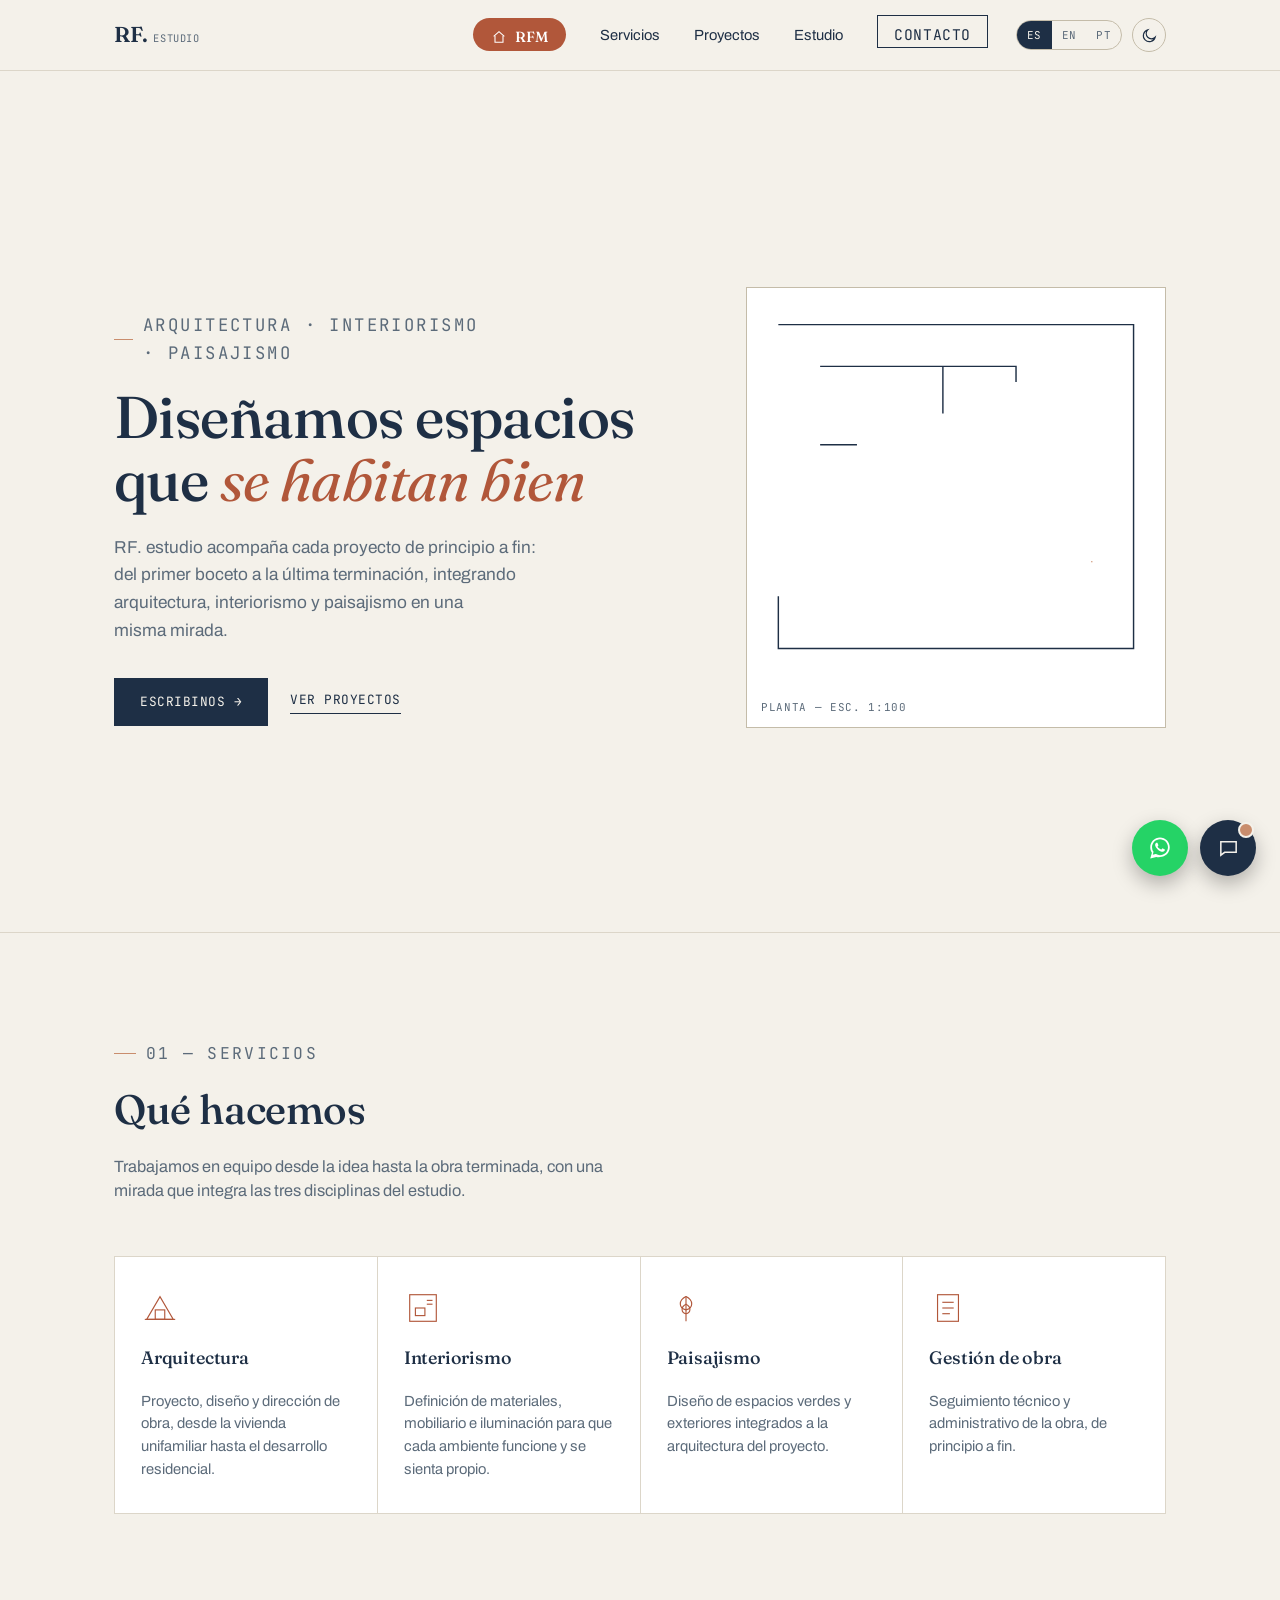
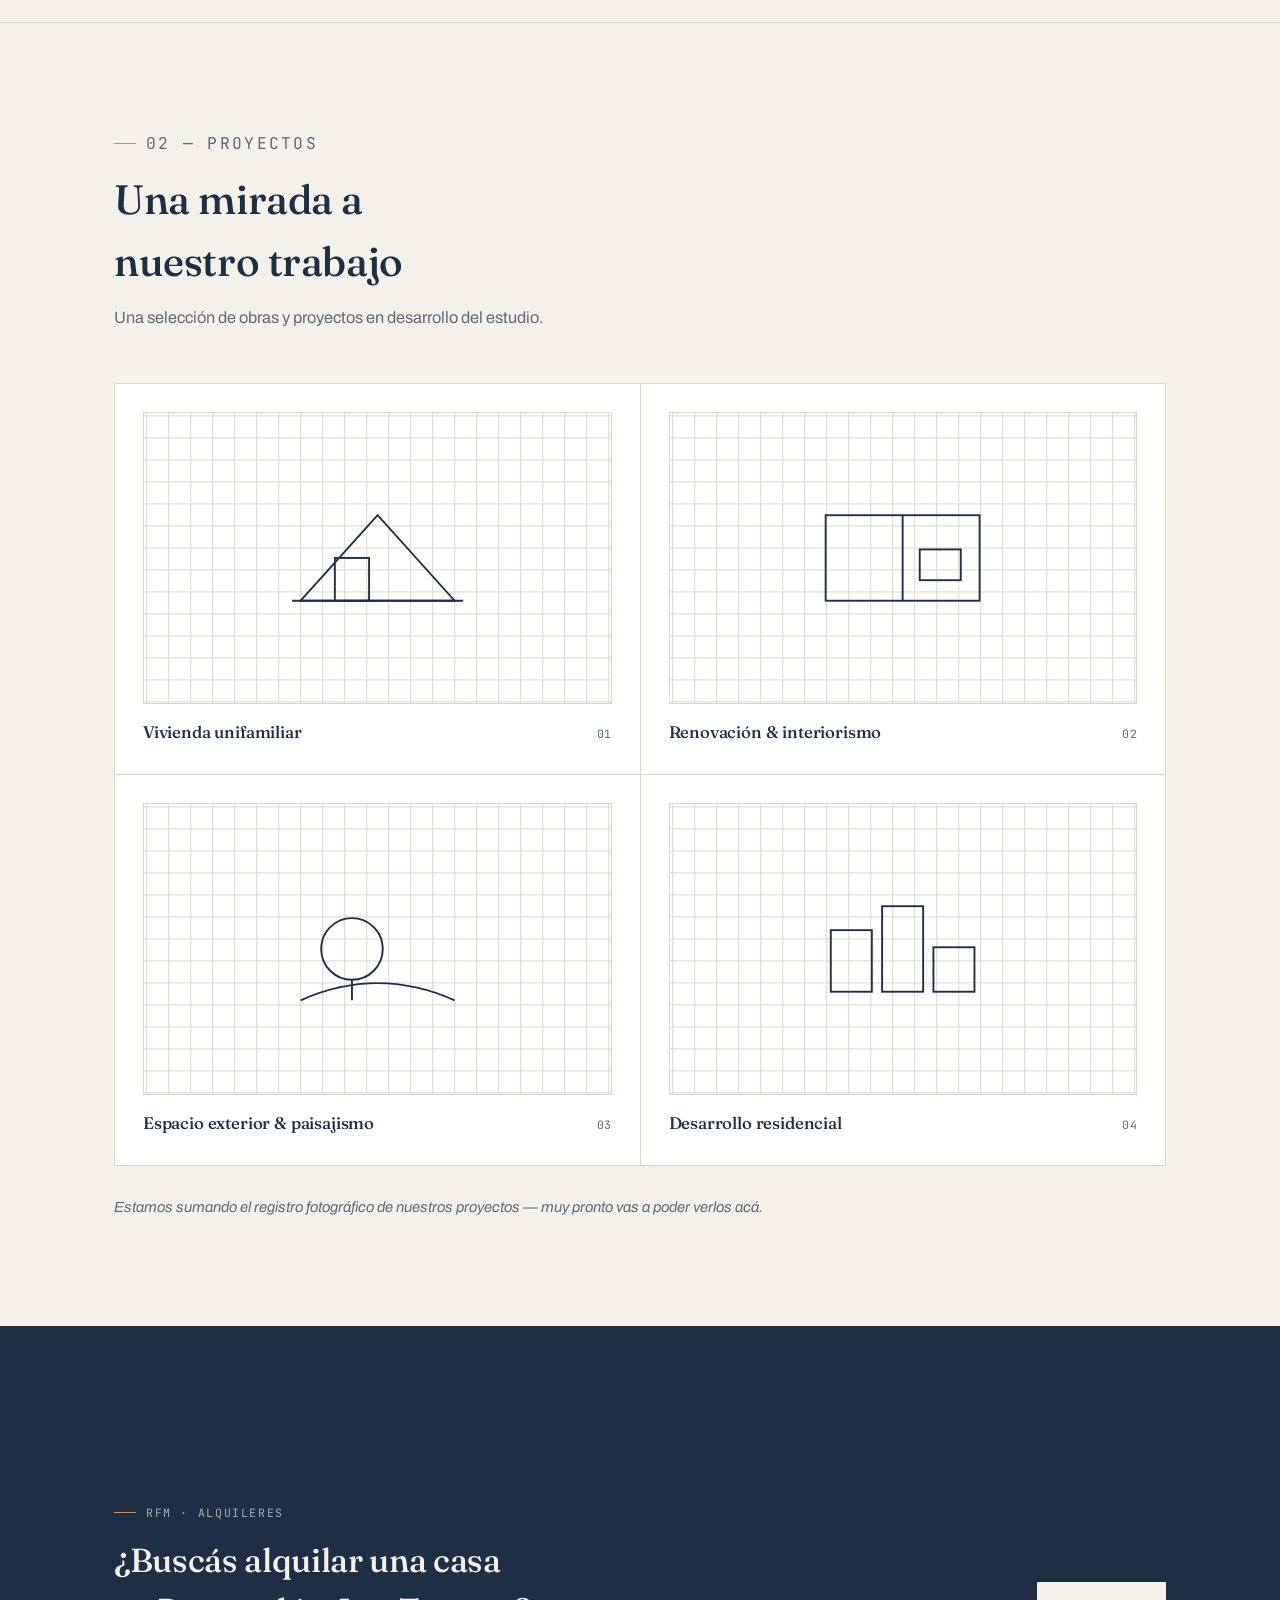
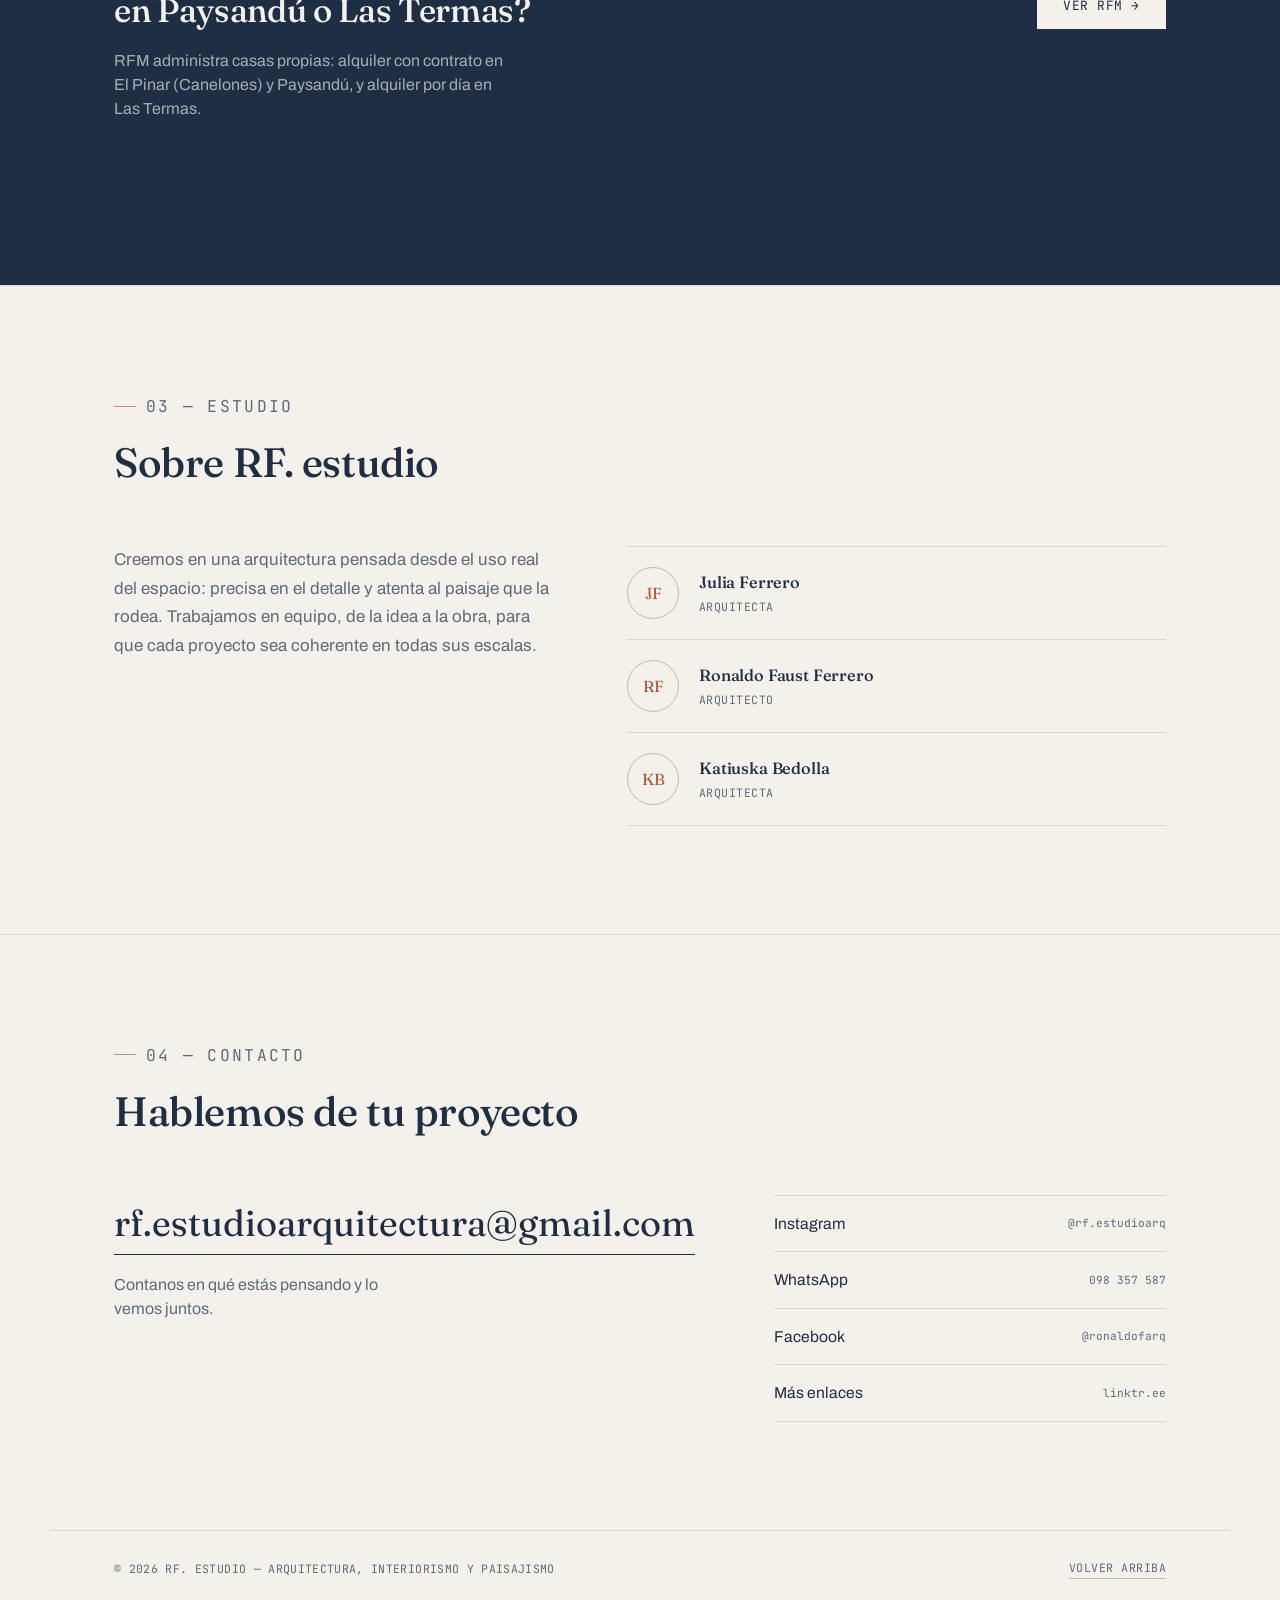
==== commit b0f6de5a: "Sumar dibujo del plano sincronizado al scroll en el hero El plano del hero ya no se dibuja una sola " ====
--- a/index.html
+++ b/index.html
@@ -386,6 +386,7 @@
 <script src="js/theme.js"></script>
 <script src="js/i18n.js"></script>
 <script src="js/script.js"></script>
+<script src="js/scroll-draw.js"></script>
 <script src="js/chat.js"></script>
 
 </body>
--- a/css/style.css
+++ b/css/style.css
@@ -336,17 +336,8 @@
   stroke:var(--ink);
   stroke-width:1.1;
   fill:none;
-  stroke-dasharray:600;
-  stroke-dashoffset:600;
-  animation:draw 1.8s ease forwards;
 }
 .plan-line.soft{ stroke:var(--accent-soft); }
-.plan-line.delay{ animation-delay:0.35s; }
-.plan-line.delay2{ animation-delay:0.65s; }
-@keyframes draw{ to{ stroke-dashoffset:0; } }
-@media (prefers-reduced-motion: reduce){
-  .plan-line{ stroke-dashoffset:0; animation:none; }
-}
 
 /* ---------- sections ---------- */
 section{ padding-top:clamp(64px, 9vw, 108px); padding-bottom:clamp(64px, 9vw, 108px); border-top:1px solid var(--line); }
